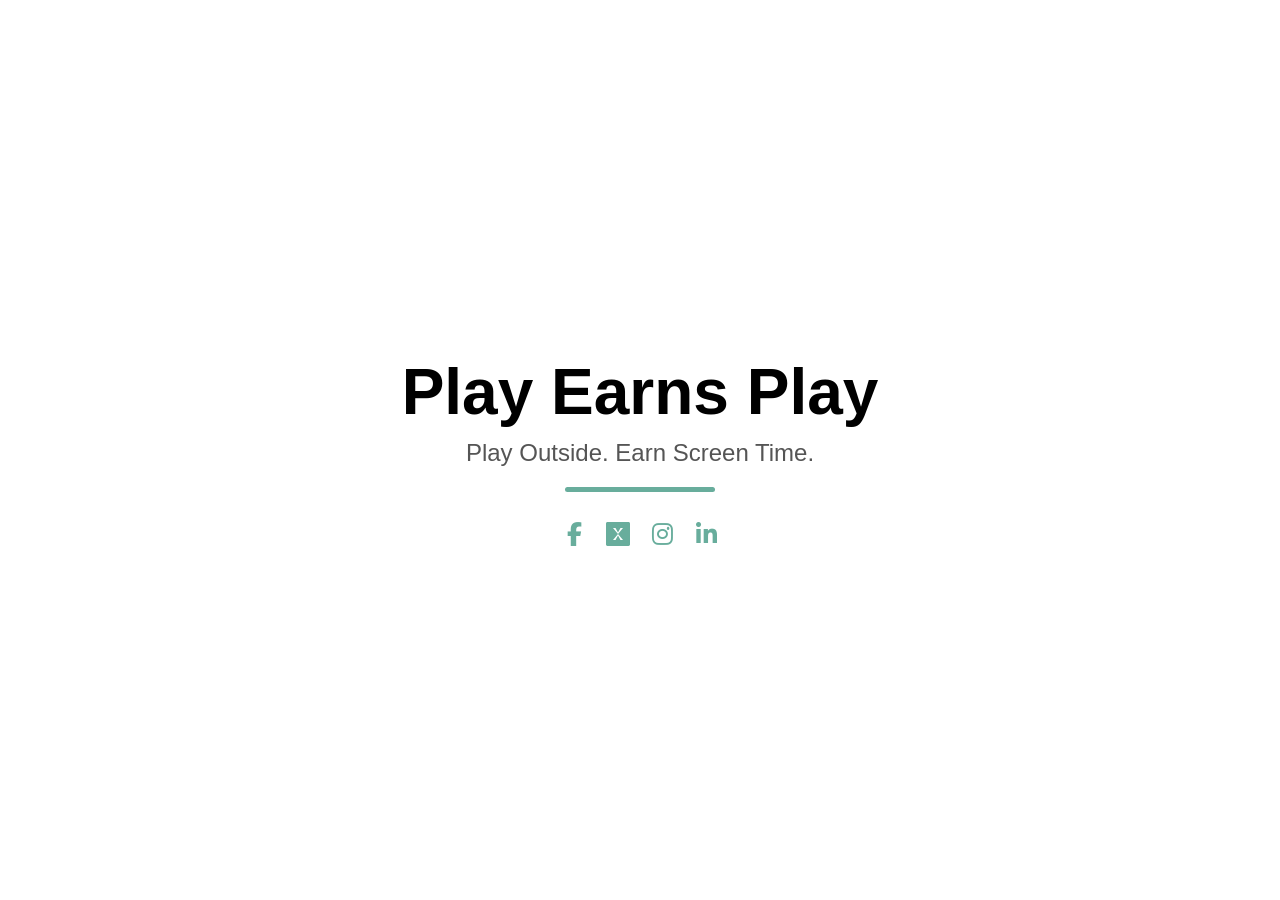
==== index.html @ 37465f30 "Update index.html" ====
<!DOCTYPE html>
<html lang="en">
<head>
  <meta charset="UTF-8" />
  <meta name="viewport" content="width=device-width, initial-scale=1.0" />
  <title>Play Earns Play</title>
  <!-- Font Awesome CDN for Social Icons -->
  <link
    rel="stylesheet"
    href="https://cdnjs.cloudflare.com/ajax/libs/font-awesome/6.4.0/css/all.min.css"
  />
  <style>
    body {
      margin: 0;
      font-family: 'Helvetica Neue', Helvetica, Arial, sans-serif;
      background-color: #FFFFFF; /* White background */
      color: #000000; /* Black text */
      display: flex;
      justify-content: center;
      align-items: center;
      height: 100vh;
    }
    .container {
      text-align: center;
      max-width: 600px;
      padding: 0 20px;
    }
    h1 {
      font-size: 4em;
      margin: 0;
      /* Inherits black color from body */
    }
    h2 {
      font-size: 1.5em;
      font-weight: 300;
      margin-top: 10px;
      color: #555555; /* Dark gray for tagline */
    }
    .accent-line {
      width: 150px;
      height: 5px;
      background-color: #68AD9C; /* Accent color remains the same */
      margin: 20px auto 30px;
      border-radius: 2.5px;
    }
    .social-icons {
      margin-top: 20px;
      display: flex;
      justify-content: center;
      align-items: flex-end; /* Align icons along their bottom edge */
    }
    .social-icons a {
      color: #68AD9C; /* Accent color */
      margin: 0 10px;
      text-decoration: none;
      transition: color 0.3s;
      font-size: 1.5em; /* Uniform icon size */
      display: flex;
      align-items: flex-end; /* Align icons along bottom */
    }
    .social-icons a:hover {
      color: #000000; /* Change to black on hover */
    }
    .social-icons i,
    .social-icons svg {
      width: 1em;
      height: 1em;
      vertical-align: bottom;
    }
  </style>
</head>
<body>
  <div class="container">
    <h1>Play Earns Play</h1>
    <h2>Play Outside. Earn Screen Time.</h2>
    <div class="accent-line"></div>
    <div class="social-icons">
      <a href="https://facebook.com/PlayEarnsPlay" aria-label="Facebook">
        <i class="fab fa-facebook-f"></i>
      </a>
      <a href="https://x.com/PlayEarnsPlay" aria-label="X">
        <!-- X Icon SVG -->
        <svg viewBox="0 0 24 24" fill="currentColor" aria-hidden="true">
          <!-- Replace this path with the official X logo path data -->
          <path d="M22.54 0H1.46C0.65 0 0 0.65 0 1.46v21.08C0 23.35 0.65 24 1.46 24h21.08c0.81 0 1.46-0.65 1.46-1.46V1.46C24 0.65 23.35 0 22.54 0zM17 6l-5 6 5 6h-2.5L12 13.5 9.5 18H7l5-6-5-6h2.5L12 10.5 14.5 6H17z"/>
        </svg>
      </a>
      <a href="https://instagram.com/PlayEarnsPlay" aria-label="Instagram">
        <i class="fab fa-instagram"></i>
      </a>
      <a href="https://linkedin.com/company/PlayEarnsPlay" aria-label="LinkedIn">
        <i class="fab fa-linkedin-in"></i>
      </a>
    </div>
  </div>
</body>
</html>
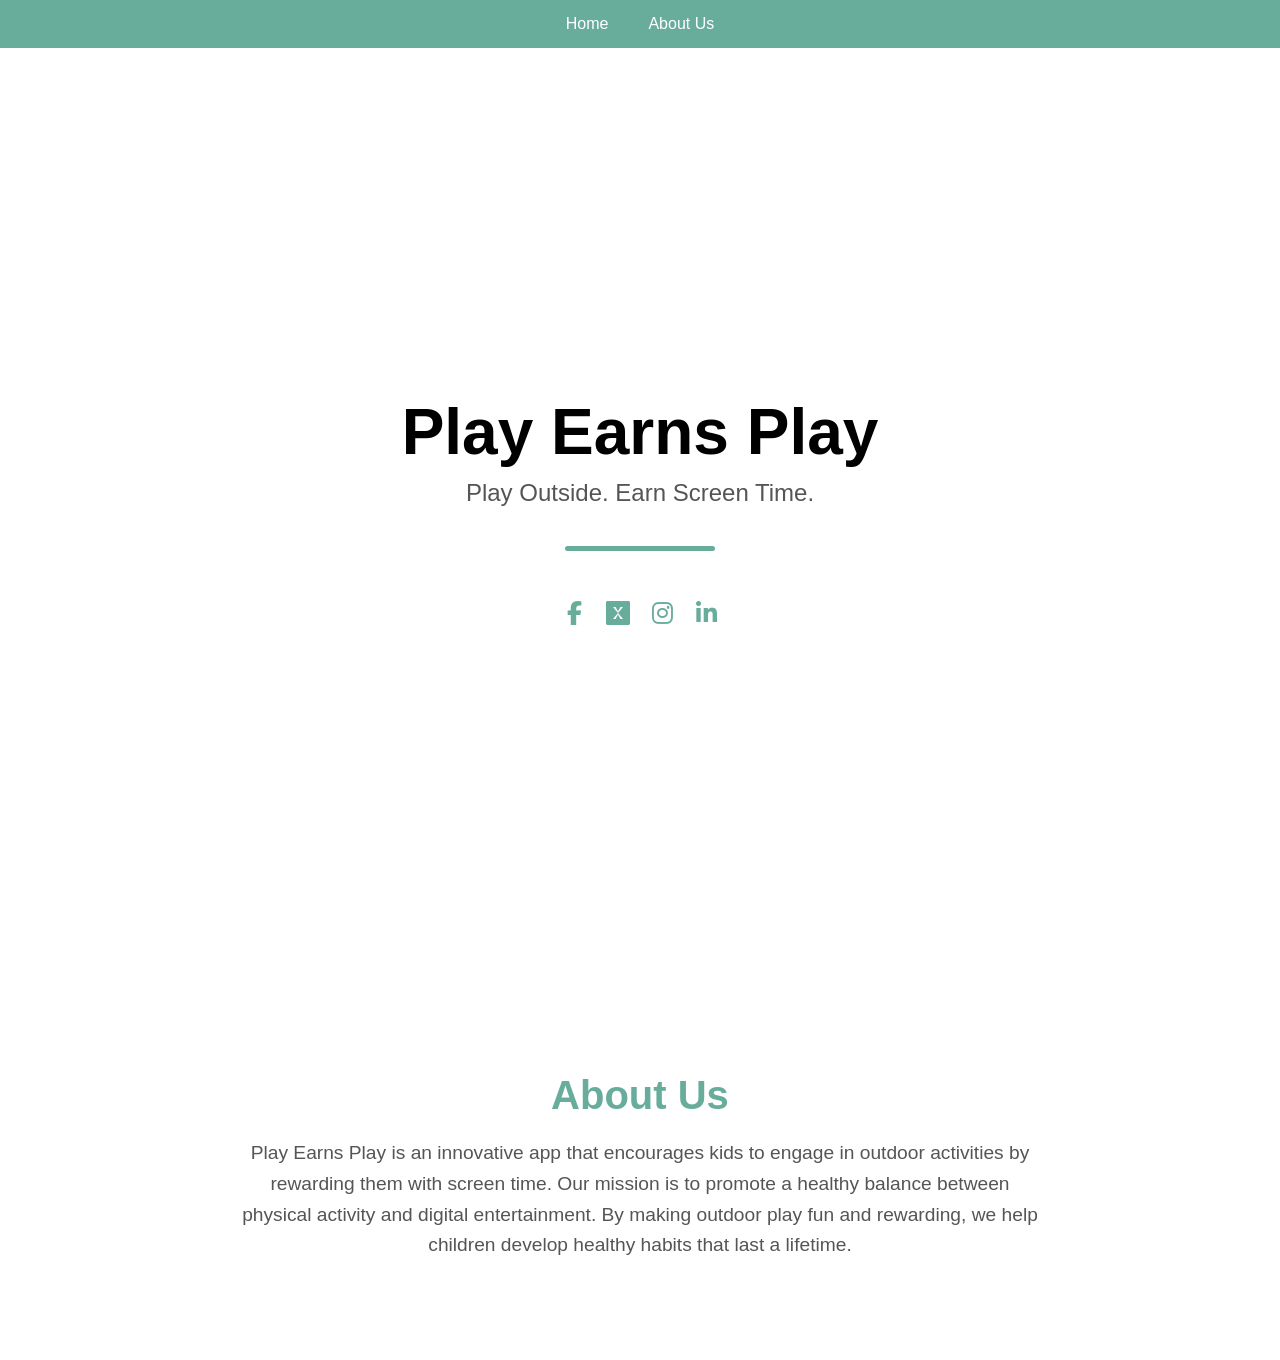
==== commit 1efbf072: "Update index.html" ====
--- a/index.html
+++ b/index.html
@@ -4,6 +4,12 @@
   <meta charset="UTF-8" />
   <meta name="viewport" content="width=device-width, initial-scale=1.0" />
   <title>Play Earns Play</title>
+    <!-- Open Graph Meta Tags -->
+  <meta property="og:title" content="Play Earns Play" />
+  <meta property="og:description" content="Play Outside. Earn Screen Time with Play Earns Play – the app that rewards activity." />
+  <meta property="og:image" content="https://playearnsplay.com/preview-image.jpg" />
+  <meta property="og:url" content="https://playearnsplay.com" />
+  <meta property="og:type" content="website" />
   <!-- Font Awesome CDN for Social Icons -->
   <link
     rel="stylesheet"
@@ -13,33 +19,63 @@
     body {
       margin: 0;
       font-family: 'Helvetica Neue', Helvetica, Arial, sans-serif;
-      background-color: #FFFFFF; /* White background */
-      color: #000000; /* Black text */
+      background-color: #FFFFFF;
+      color: #000000;
+    }
+    /* Navigation Bar Styles */
+    nav {
+      background-color: #68AD9C; /* Accent color */
+      position: fixed;
+      width: 100%;
+      top: 0;
+      left: 0;
+      z-index: 1000;
+    }
+    nav ul {
+      list-style-type: none;
+      margin: 0;
+      padding: 0;
       display: flex;
+      justify-content: center;
+    }
+    nav ul li {
+      margin: 0 20px;
+    }
+    nav ul li a {
+      display: block;
+      color: #FFFFFF;
+      text-decoration: none;
+      padding: 15px 0;
+      font-size: 1em;
+      transition: color 0.3s;
+    }
+    nav ul li a:hover {
+      color: #000000;
+    }
+    /* Hero Section Styles */
+    .hero {
+      display: flex;
+      flex-direction: column;
       justify-content: center;
       align-items: center;
       height: 100vh;
-    }
-    .container {
       text-align: center;
-      max-width: 600px;
       padding: 0 20px;
     }
-    h1 {
+    .hero h1 {
       font-size: 4em;
       margin: 0;
-      /* Inherits black color from body */
     }
-    h2 {
+    .hero h2 {
       font-size: 1.5em;
       font-weight: 300;
       margin-top: 10px;
-      color: #555555; /* Dark gray for tagline */
+      color: #555555;
     }
     .accent-line {
       width: 150px;
       height: 5px;
-      background-color: #68AD9C; /* Accent color remains the same */
+      background-color: #68AD9C;
       margin: 20px auto 30px;
       border-radius: 2.5px;
     }
@@ -47,19 +83,19 @@
       margin-top: 20px;
       display: flex;
       justify-content: center;
-      align-items: flex-end; /* Align icons along their bottom edge */
+      align-items: flex-end;
     }
     .social-icons a {
-      color: #68AD9C; /* Accent color */
+      color: #68AD9C;
       margin: 0 10px;
       text-decoration: none;
       transition: color 0.3s;
-      font-size: 1.5em; /* Uniform icon size */
+      font-size: 1.5em;
       display: flex;
-      align-items: flex-end; /* Align icons along bottom */
+      align-items: flex-end;
     }
     .social-icons a:hover {
-      color: #000000; /* Change to black on hover */
+      color: #000000;
     }
     .social-icons i,
     .social-icons svg {
@@ -67,10 +103,44 @@
       height: 1em;
       vertical-align: bottom;
     }
+    /* About Us Section Styles */
+    #about {
+      padding: 80px 20px;
+      max-width: 800px;
+      margin: 0 auto;
+      text-align: center;
+    }
+    #about h2 {
+      font-size: 2.5em;
+      margin-bottom: 20px;
+      color: #68AD9C;
+    }
+    #about p {
+      font-size: 1.2em;
+      line-height: 1.6;
+      color: #555555;
+    }
+    /* Smooth Scrolling */
+    html {
+      scroll-behavior: smooth;
+    }
+    /* Adjust body top padding to account for fixed nav */
+    body {
+      padding-top: 60px;
+    }
   </style>
 </head>
 <body>
-  <div class="container">
+  <!-- Navigation Bar -->
+  <nav>
+    <ul>
+      <li><a href="#home">Home</a></li>
+      <li><a href="#about">About Us</a></li>
+      <!-- Add more navigation items as needed -->
+    </ul>
+  </nav>
+  <!-- Hero Section -->
+  <section id="home" class="hero">
     <h1>Play Earns Play</h1>
     <h2>Play Outside. Earn Screen Time.</h2>
     <div class="accent-line"></div>
@@ -92,6 +162,13 @@
         <i class="fab fa-linkedin-in"></i>
       </a>
     </div>
-  </div>
+  </section>
+  <!-- About Us Section -->
+  <section id="about">
+    <h2>About Us</h2>
+    <p>
+      Play Earns Play is an innovative app that encourages kids to engage in outdoor activities by rewarding them with screen time. Our mission is to promote a healthy balance between physical activity and digital entertainment. By making outdoor play fun and rewarding, we help children develop healthy habits that last a lifetime.
+    </p>
+  </section>
 </body>
 </html>
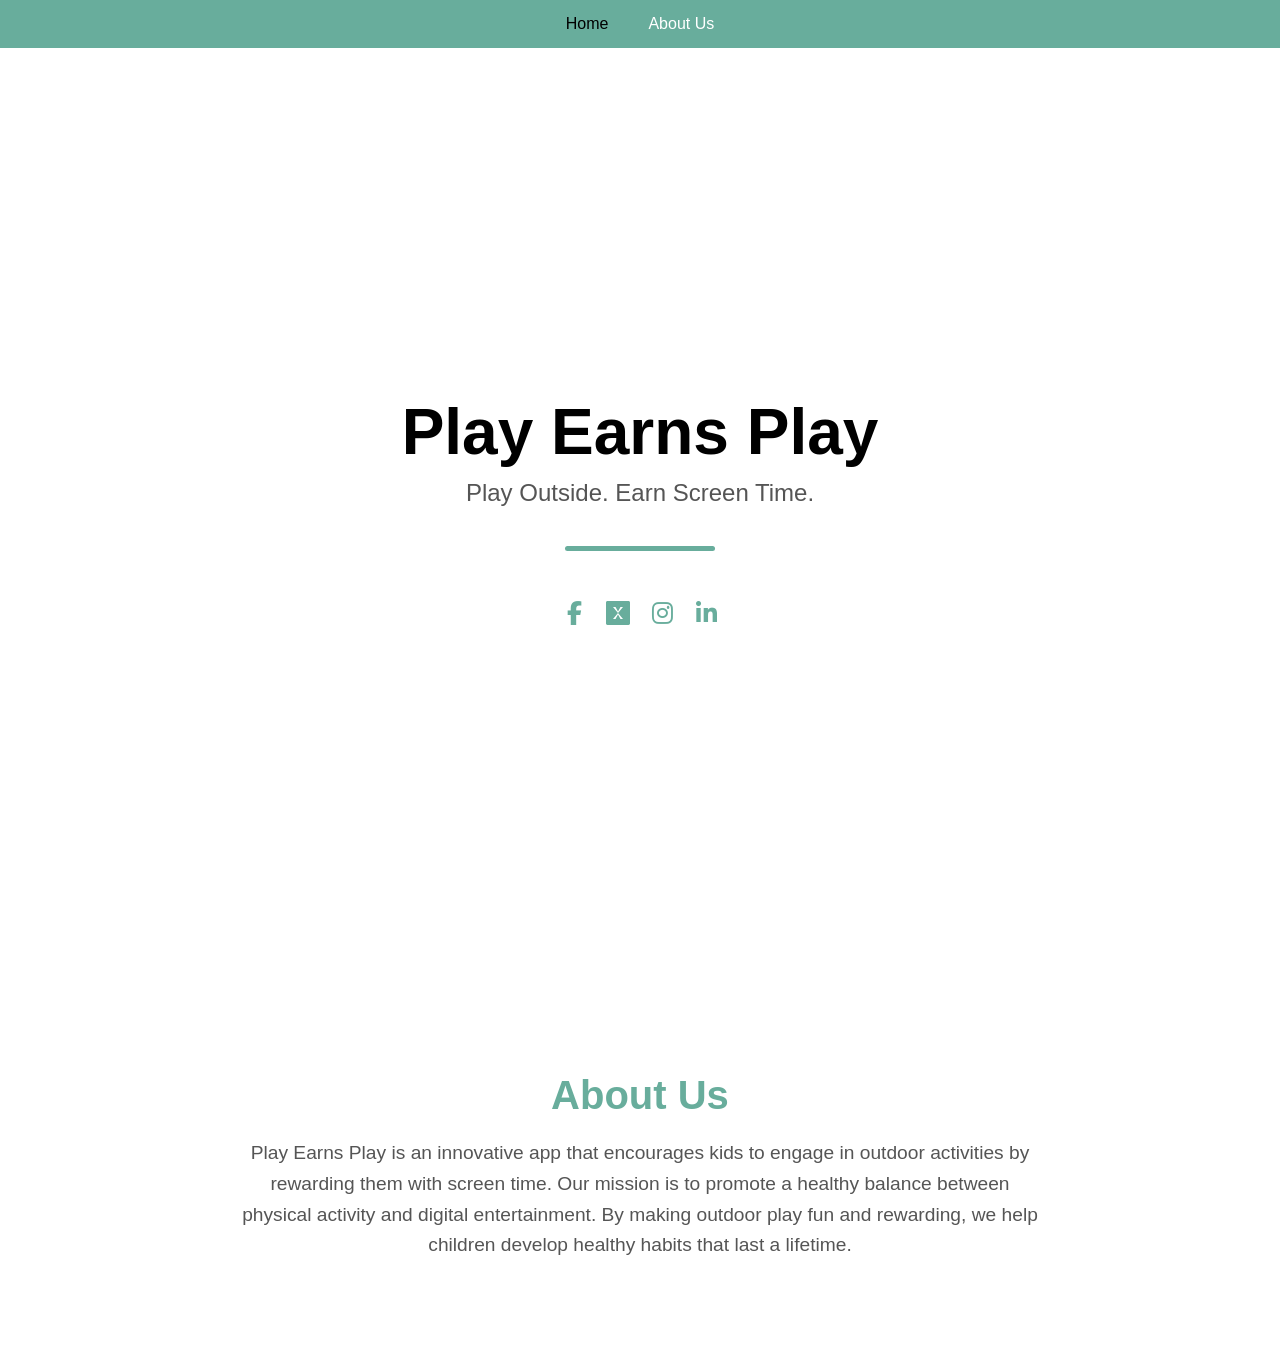
==== commit 35816623: "Update index.html" ====
--- a/index.html
+++ b/index.html
@@ -24,7 +24,7 @@
     }
     /* Navigation Bar Styles */
     nav {
-      background-color: #68AD9C; /* Accent color */
+      background-color: #68AD9C;
       position: fixed;
       width: 100%;
       top: 0;
@@ -49,7 +49,8 @@
       font-size: 1em;
       transition: color 0.3s;
     }
-    nav ul li a:hover {
+    nav ul li a:hover,
+    nav ul li a.active {
       color: #000000;
     }
     /* Hero Section Styles */
@@ -134,7 +135,7 @@
   <!-- Navigation Bar -->
   <nav>
     <ul>
-      <li><a href="#home">Home</a></li>
+      <li><a href="#home" class="active">Home</a></li>
       <li><a href="#about">About Us</a></li>
       <!-- Add more navigation items as needed -->
     </ul>
@@ -170,5 +171,28 @@
       Play Earns Play is an innovative app that encourages kids to engage in outdoor activities by rewarding them with screen time. Our mission is to promote a healthy balance between physical activity and digital entertainment. By making outdoor play fun and rewarding, we help children develop healthy habits that last a lifetime.
     </p>
   </section>
+
+  <!-- JavaScript for Active Navigation Link -->
+  <script>
+    // Function to add 'active' class to nav links based on scroll position
+    window.addEventListener('scroll', function() {
+      var sections = document.querySelectorAll('section');
+      var navLinks = document.querySelectorAll('nav ul li a');
+
+      sections.forEach(function(section) {
+        var sectionTop = section.offsetTop - 70; // Adjust for fixed nav height
+        var sectionHeight = section.offsetHeight;
+        if (window.pageYOffset >= sectionTop && window.pageYOffset < sectionTop + sectionHeight) {
+          var currentId = section.getAttribute('id');
+          navLinks.forEach(function(link) {
+            link.classList.remove('active');
+            if (link.getAttribute('href') === '#' + currentId) {
+              link.classList.add('active');
+            }
+          });
+        }
+      });
+    });
+  </script>
 </body>
 </html>
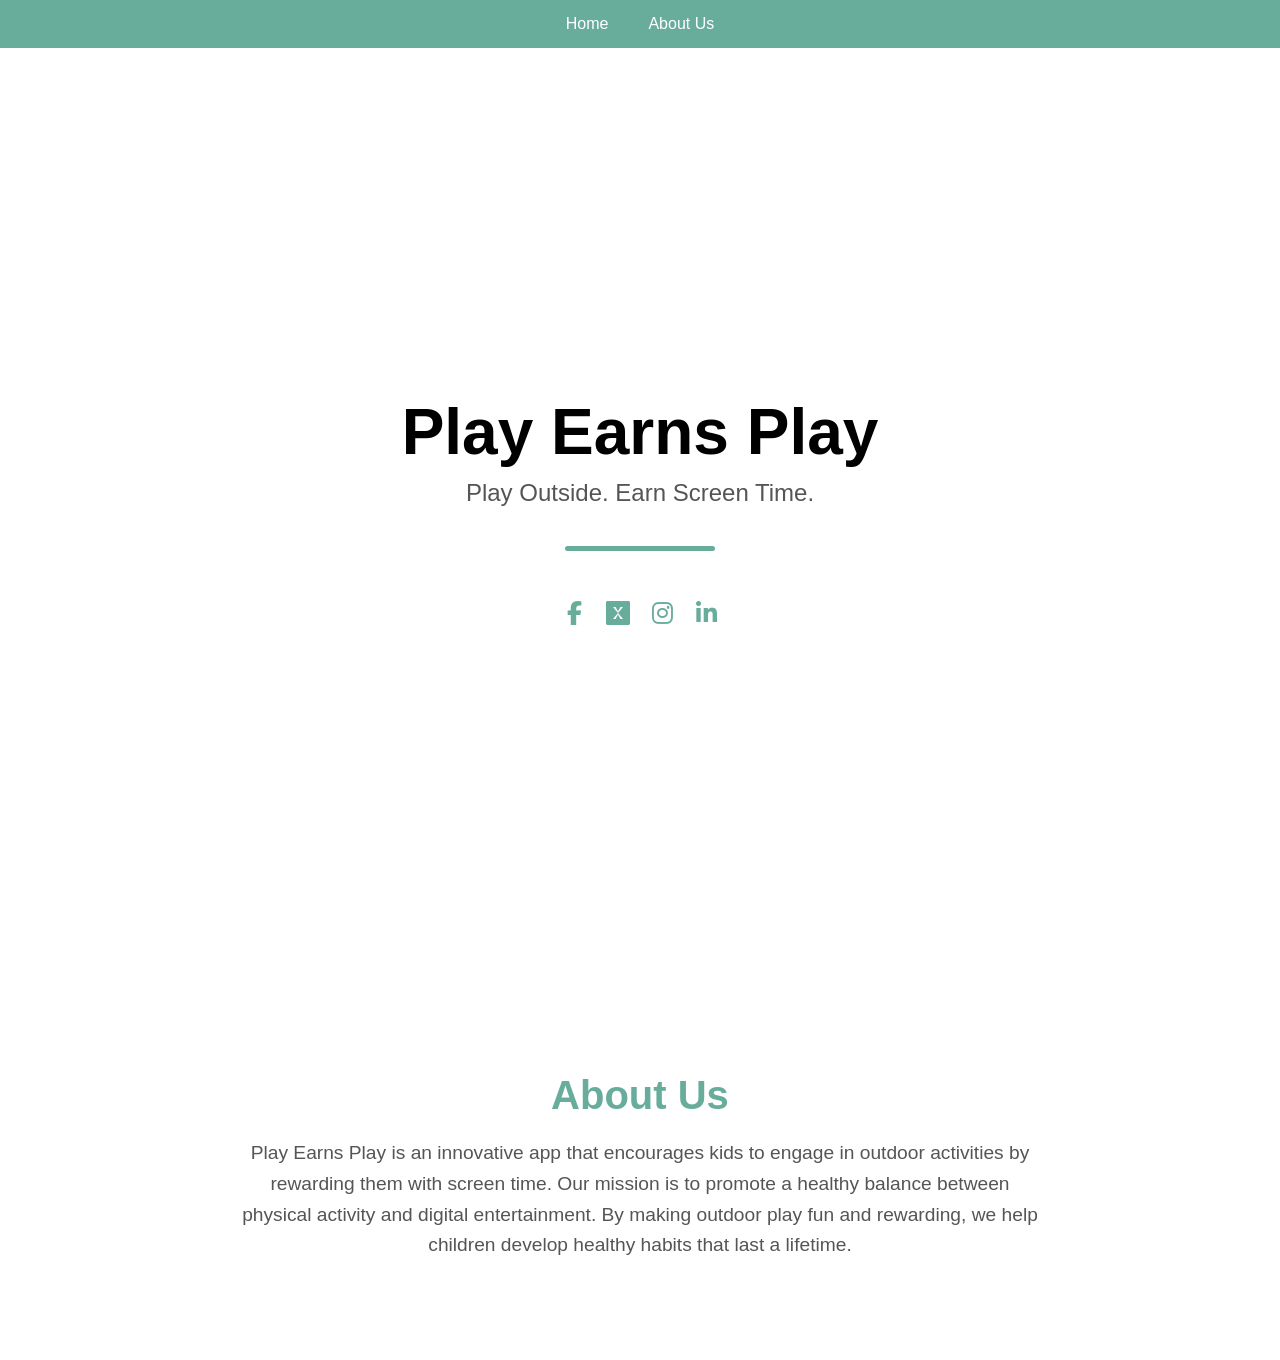
==== commit 2cf88686: "Update index.html" ====
--- a/index.html
+++ b/index.html
@@ -24,7 +24,7 @@
     }
     /* Navigation Bar Styles */
     nav {
-      background-color: #68AD9C;
+      background-color: #68AD9C; /* Accent color */
       position: fixed;
       width: 100%;
       top: 0;
@@ -49,8 +49,7 @@
       font-size: 1em;
       transition: color 0.3s;
     }
-    nav ul li a:hover,
-    nav ul li a.active {
+    nav ul li a:hover {
       color: #000000;
     }
     /* Hero Section Styles */
@@ -135,7 +134,7 @@
   <!-- Navigation Bar -->
   <nav>
     <ul>
-      <li><a href="#home" class="active">Home</a></li>
+      <li><a href="#home">Home</a></li>
       <li><a href="#about">About Us</a></li>
       <!-- Add more navigation items as needed -->
     </ul>
@@ -171,28 +170,5 @@
       Play Earns Play is an innovative app that encourages kids to engage in outdoor activities by rewarding them with screen time. Our mission is to promote a healthy balance between physical activity and digital entertainment. By making outdoor play fun and rewarding, we help children develop healthy habits that last a lifetime.
     </p>
   </section>
-
-  <!-- JavaScript for Active Navigation Link -->
-  <script>
-    // Function to add 'active' class to nav links based on scroll position
-    window.addEventListener('scroll', function() {
-      var sections = document.querySelectorAll('section');
-      var navLinks = document.querySelectorAll('nav ul li a');
-
-      sections.forEach(function(section) {
-        var sectionTop = section.offsetTop - 70; // Adjust for fixed nav height
-        var sectionHeight = section.offsetHeight;
-        if (window.pageYOffset >= sectionTop && window.pageYOffset < sectionTop + sectionHeight) {
-          var currentId = section.getAttribute('id');
-          navLinks.forEach(function(link) {
-            link.classList.remove('active');
-            if (link.getAttribute('href') === '#' + currentId) {
-              link.classList.add('active');
-            }
-          });
-        }
-      });
-    });
-  </script>
 </body>
 </html>
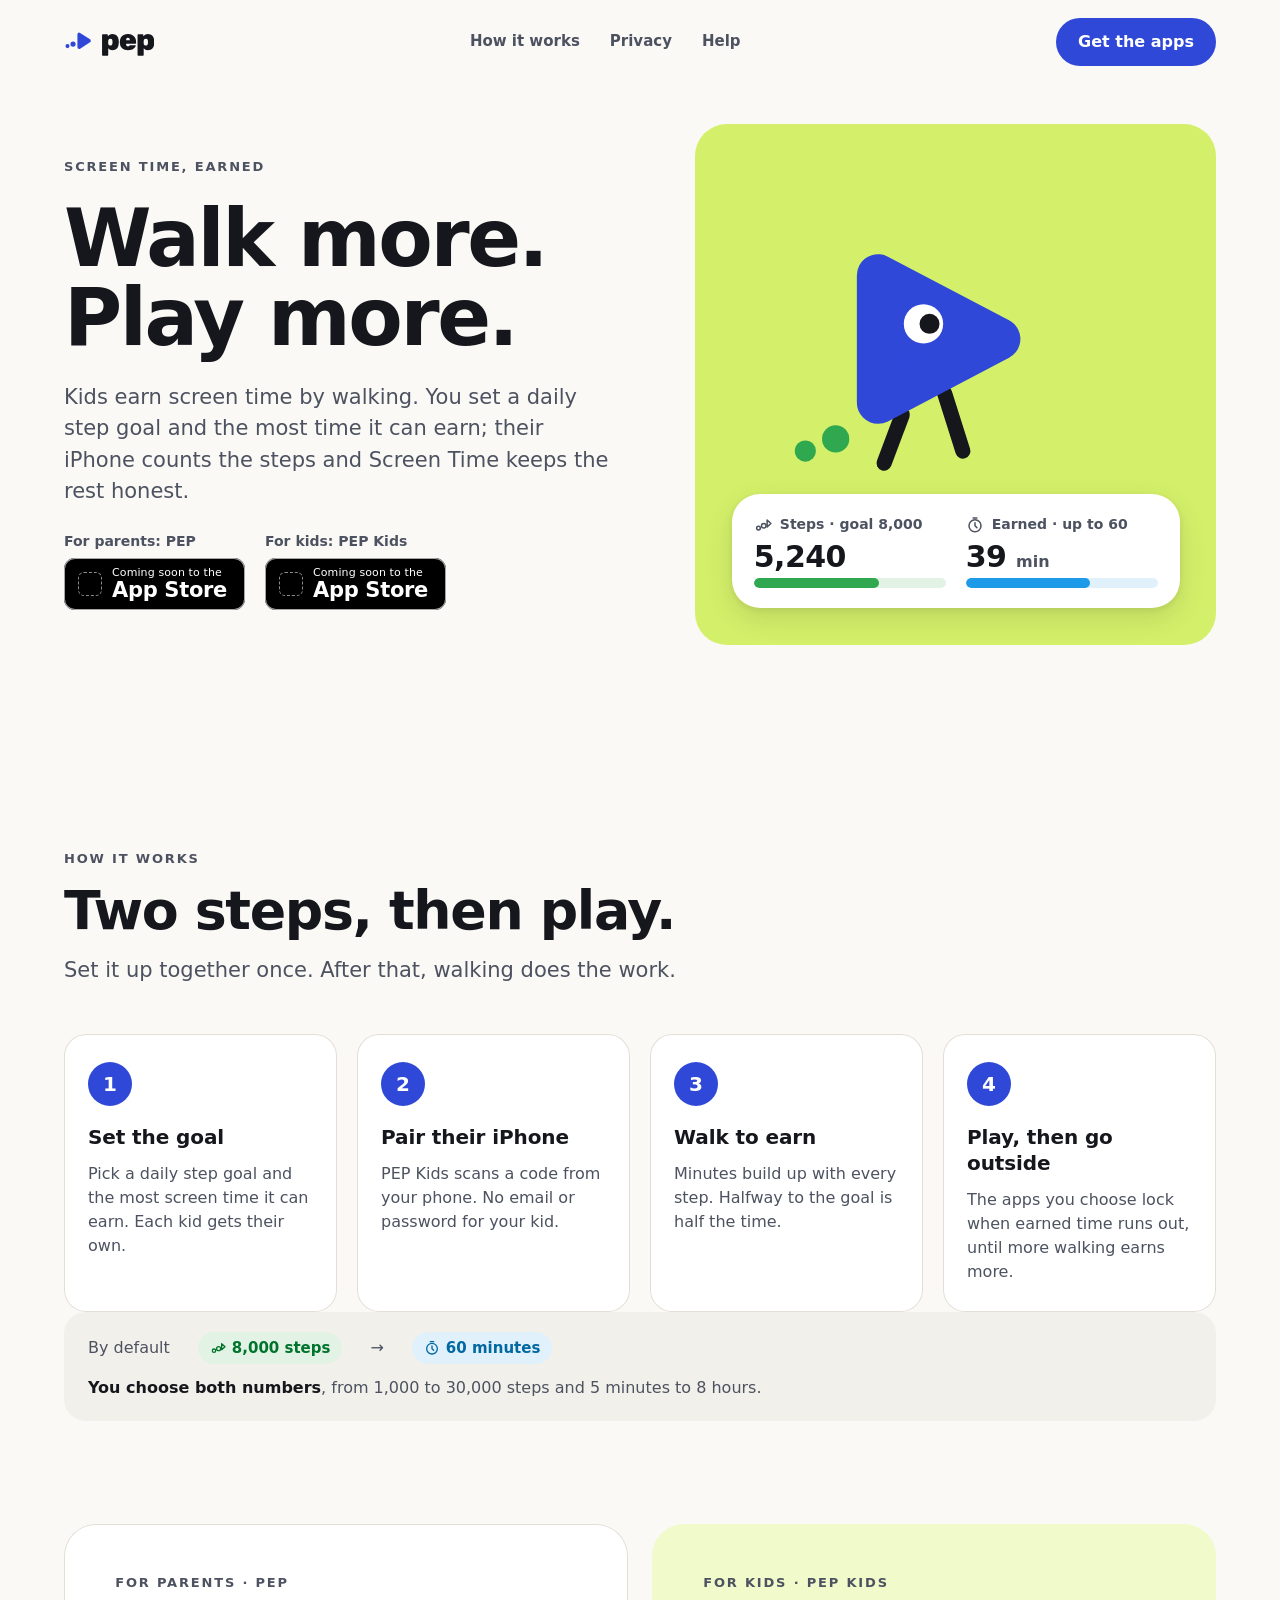
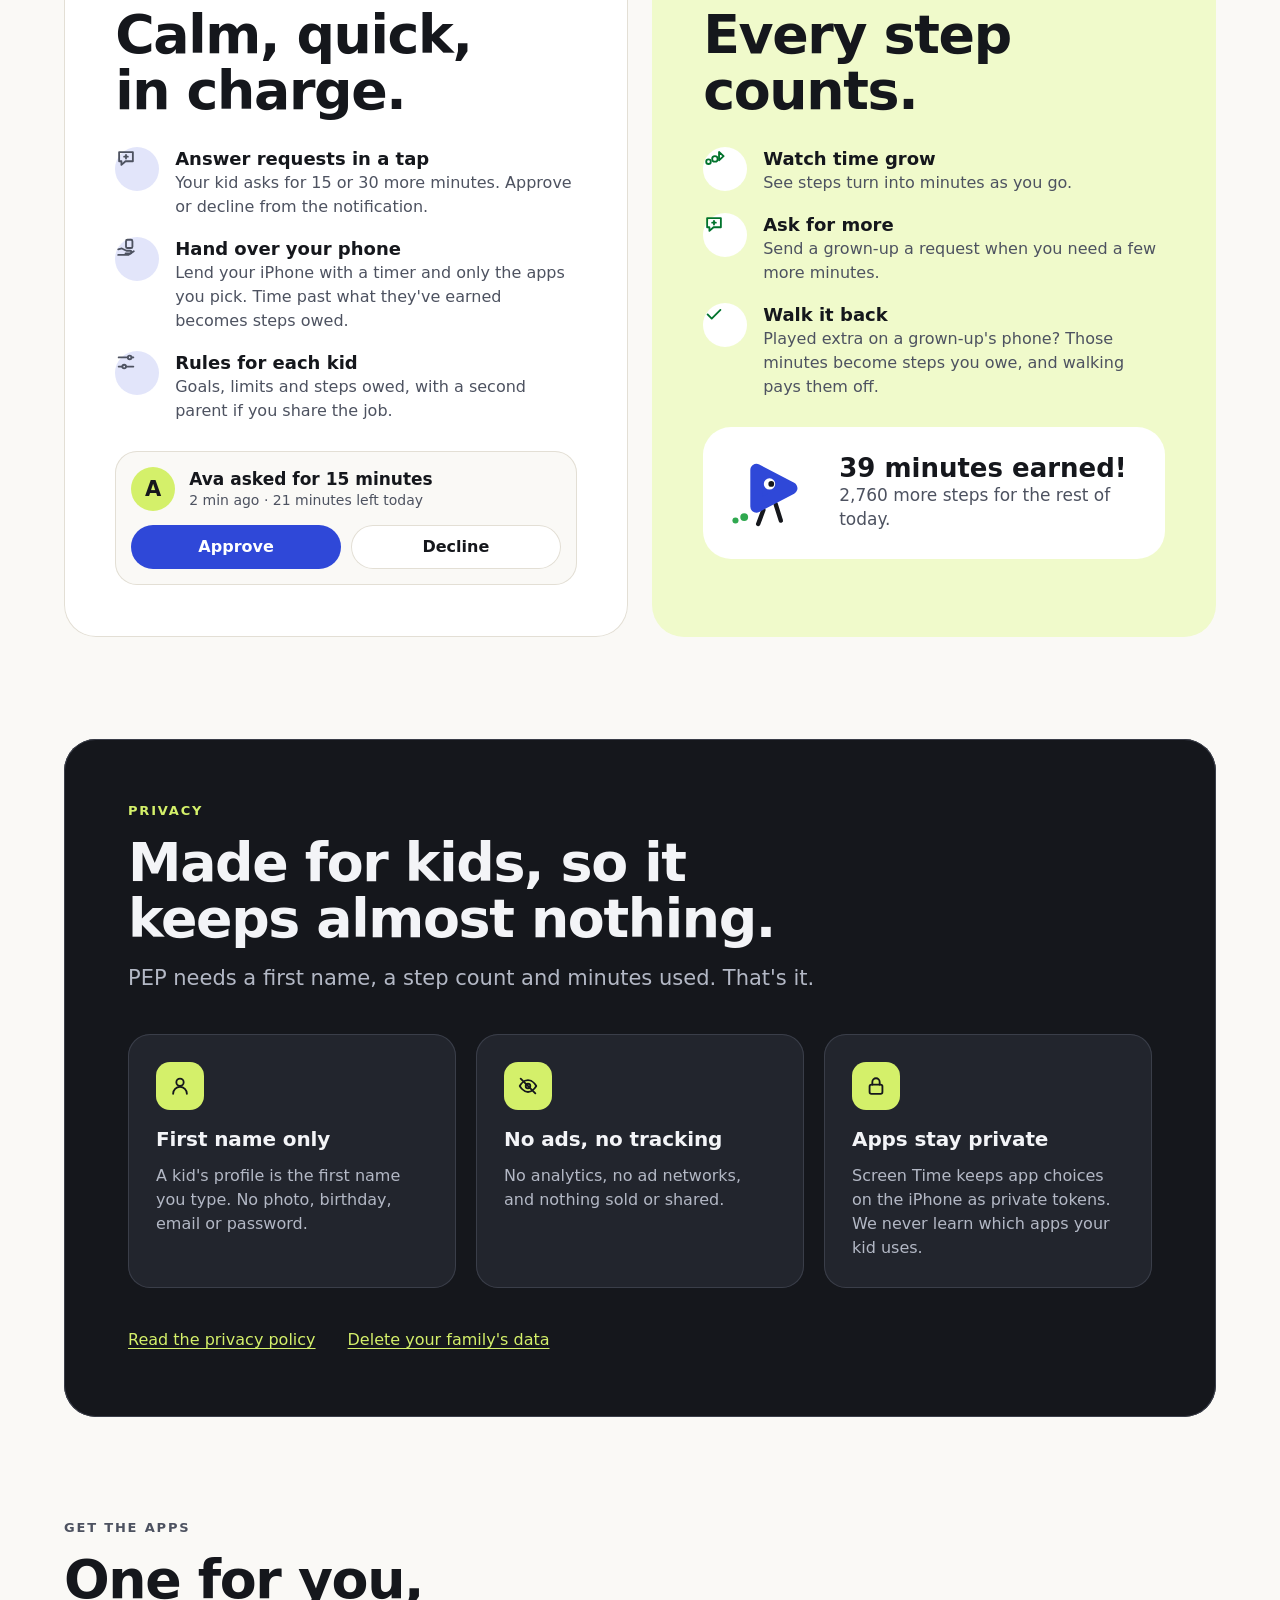
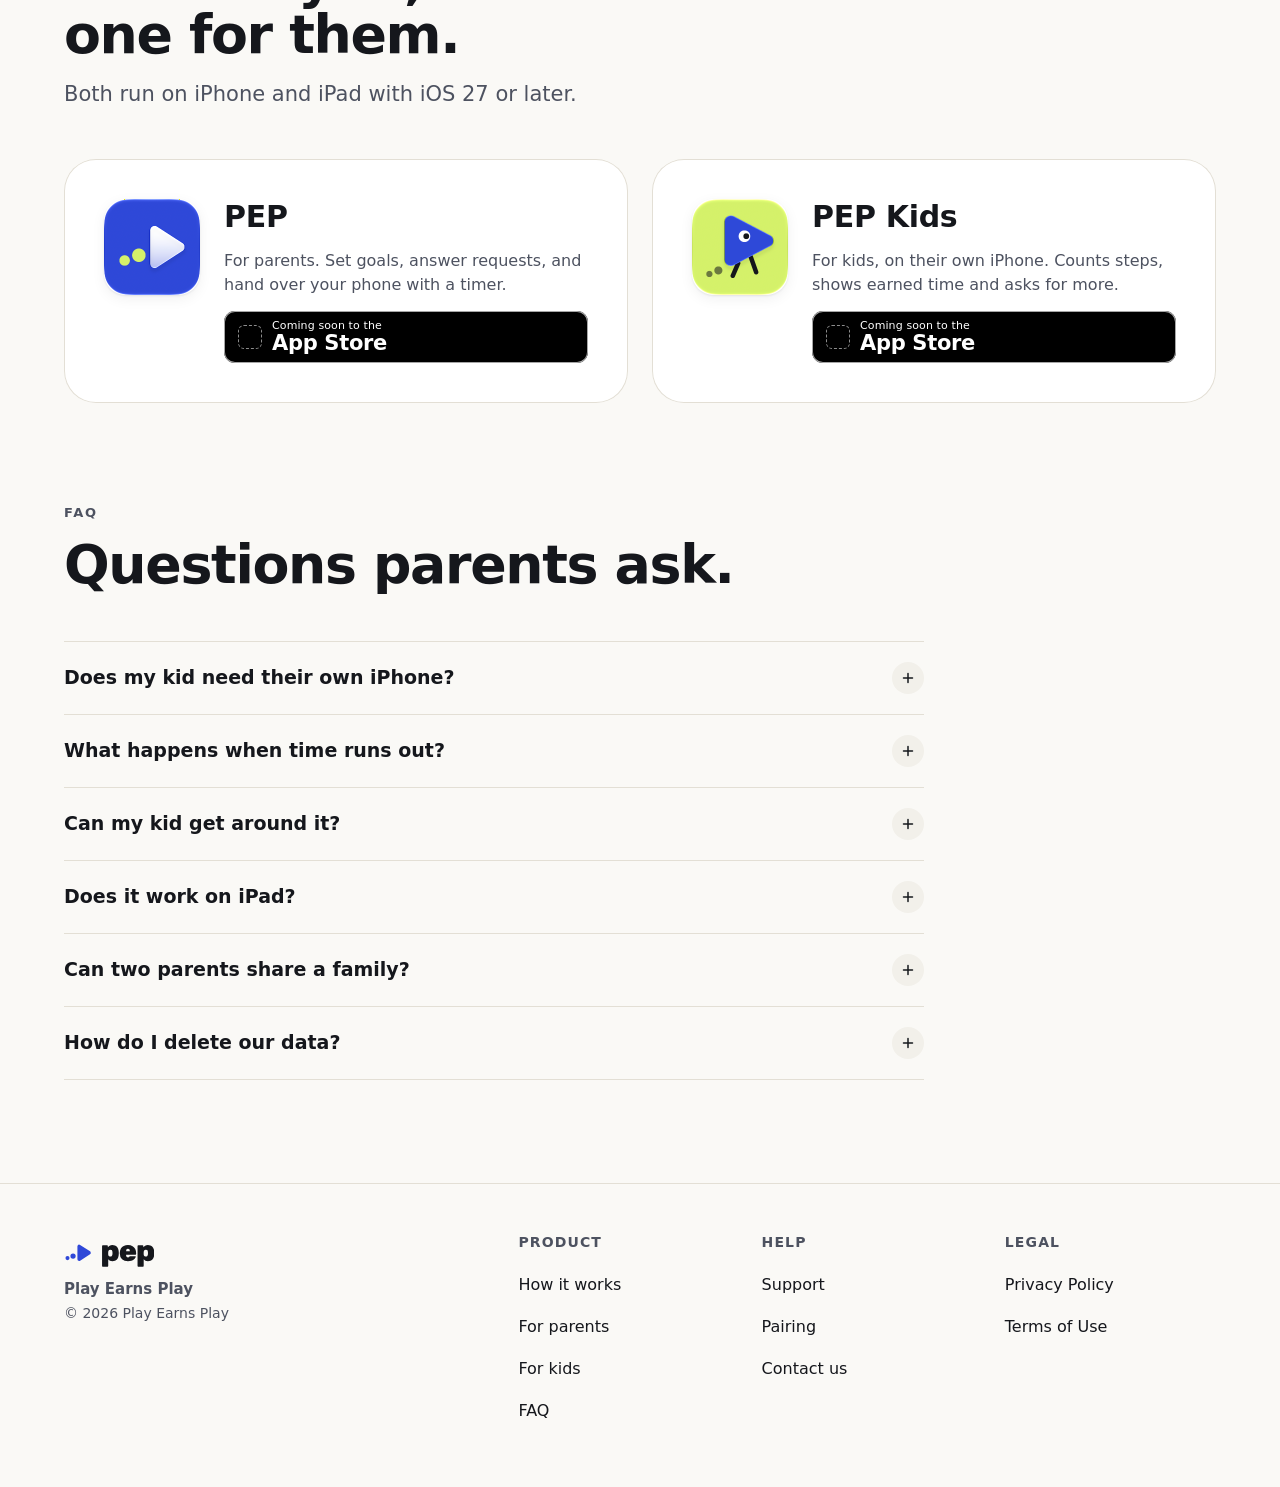
==== commit 77c351bd: "Deploy the rebuilt site (B-04) Built from play-earns-play/site at 811178d: landing page, Privacy, Te" ====
--- a/index.html
+++ b/index.html
@@ -1,174 +1,192 @@
-<!DOCTYPE html>
-<html lang="en">
-<head>
-  <meta charset="UTF-8" />
-  <meta name="viewport" content="width=device-width, initial-scale=1.0" />
-  <title>Play Earns Play</title>
-    <!-- Open Graph Meta Tags -->
-  <meta property="og:title" content="Play Earns Play" />
-  <meta property="og:description" content="Play Outside. Earn Screen Time with Play Earns Play – the app that rewards activity." />
-  <meta property="og:image" content="https://playearnsplay.com/preview-image.jpg" />
-  <meta property="og:url" content="https://playearnsplay.com" />
-  <meta property="og:type" content="website" />
-  <!-- Font Awesome CDN for Social Icons -->
-  <link
-    rel="stylesheet"
-    href="https://cdnjs.cloudflare.com/ajax/libs/font-awesome/6.4.0/css/all.min.css"
-  />
-  <style>
-    body {
-      margin: 0;
-      font-family: 'Helvetica Neue', Helvetica, Arial, sans-serif;
-      background-color: #FFFFFF;
-      color: #000000;
-    }
-    /* Navigation Bar Styles */
-    nav {
-      background-color: #68AD9C; /* Accent color */
-      position: fixed;
-      width: 100%;
-      top: 0;
-      left: 0;
-      z-index: 1000;
-    }
-    nav ul {
-      list-style-type: none;
-      margin: 0;
-      padding: 0;
-      display: flex;
-      justify-content: center;
-    }
-    nav ul li {
-      margin: 0 20px;
-    }
-    nav ul li a {
-      display: block;
-      color: #FFFFFF;
-      text-decoration: none;
-      padding: 15px 0;
-      font-size: 1em;
-      transition: color 0.3s;
-    }
-    nav ul li a:hover {
-      color: #000000;
-    }
-    /* Hero Section Styles */
-    .hero {
-      display: flex;
-      flex-direction: column;
-      justify-content: center;
-      align-items: center;
-      height: 100vh;
-      text-align: center;
-      padding: 0 20px;
-    }
-    .hero h1 {
-      font-size: 4em;
-      margin: 0;
-    }
-    .hero h2 {
-      font-size: 1.5em;
-      font-weight: 300;
-      margin-top: 10px;
-      color: #555555;
-    }
-    .accent-line {
-      width: 150px;
-      height: 5px;
-      background-color: #68AD9C;
-      margin: 20px auto 30px;
-      border-radius: 2.5px;
-    }
-    .social-icons {
-      margin-top: 20px;
-      display: flex;
-      justify-content: center;
-      align-items: flex-end;
-    }
-    .social-icons a {
-      color: #68AD9C;
-      margin: 0 10px;
-      text-decoration: none;
-      transition: color 0.3s;
-      font-size: 1.5em;
-      display: flex;
-      align-items: flex-end;
-    }
-    .social-icons a:hover {
-      color: #000000;
-    }
-    .social-icons i,
-    .social-icons svg {
-      width: 1em;
-      height: 1em;
-      vertical-align: bottom;
-    }
-    /* About Us Section Styles */
-    #about {
-      padding: 80px 20px;
-      max-width: 800px;
-      margin: 0 auto;
-      text-align: center;
-    }
-    #about h2 {
-      font-size: 2.5em;
-      margin-bottom: 20px;
-      color: #68AD9C;
-    }
-    #about p {
-      font-size: 1.2em;
-      line-height: 1.6;
-      color: #555555;
-    }
-    /* Smooth Scrolling */
-    html {
-      scroll-behavior: smooth;
-    }
-    /* Adjust body top padding to account for fixed nav */
-    body {
-      padding-top: 60px;
-    }
-  </style>
+<!DOCTYPE html><html lang="en"><head>
+<meta charset="utf-8">
+<meta name="viewport" content="width=device-width, initial-scale=1">
+<title>PEP: Walk more. Play more.</title>
+<meta name="description" content="Kids earn screen time by walking. Parents set the goal; the kid's iPhone counts the steps and Screen Time does the rest.">
+<meta property="og:title" content="PEP: Walk more. Play more.">
+<meta property="og:description" content="Kids earn screen time by walking. Parents set the goal; the kid's iPhone counts the steps and Screen Time does the rest.">
+<meta property="og:image" content="https://playearnsplay.com/Images/pep@2x.png">
+<meta name="theme-color" content="#FAF9F6" media="(prefers-color-scheme: light)">
+<meta name="theme-color" content="#0C0E13" media="(prefers-color-scheme: dark)">
+<link rel="icon" href="/favicon.svg" type="image/svg+xml">
+<link rel="apple-touch-icon" href="/apple-touch-icon.png">
+<link rel="stylesheet" href="/css/pep.css">
+<link rel="stylesheet" href="/css/site.css">
 </head>
-<body>
-  <!-- Navigation Bar -->
-  <nav>
+<body class="site">
+<header class="wrap hdr">
+  <a class="brand" href="/" aria-label="PEP home"><svg class="mark" width="28" height="28" viewBox="0 0 48 48" aria-hidden="true"><circle cx="6" cy="31" r="3.5" fill="var(--pep-mark-steps)"/><circle cx="15.5" cy="27.5" r="4.5" fill="var(--pep-mark-steps)"/><path d="M26 11 L26 33 L43 22 Z" fill="var(--pep-brand)" stroke="var(--pep-brand)" stroke-width="6" stroke-linejoin="round"/></svg><svg class="wm-svg" aria-hidden="true" xmlns="http://www.w3.org/2000/svg" viewBox="49.9 -532 1747.1 724"><path fill="currentColor" d="M78 190Q67.2 190 59.6 182.4Q51.9 174.8 51.9 163.9L51.9 -493.9Q51.9 -504.8 59.6 -512.4Q67.2 -520 78 -520L219.3 -520Q230.1 -520 237.8 -512.4Q245.4 -504.8 245.4 -493.9L245.4 -460.8Q268.8 -490.7 306 -510.3Q343.2 -530 397.1 -530Q443.9 -530 481.5 -516Q519.1 -502 546.9 -473.3Q574.8 -444.6 590.8 -400.9Q606.9 -357.3 609.5 -297.9Q610.5 -277.2 610.5 -260Q610.5 -242.8 609.5 -221.3Q607.7 -165.1 591.6 -121.9Q575.6 -78.7 547.7 -49.6Q519.9 -20.4 481.9 -5.2Q443.9 10 397.1 10Q351.4 10 316.2 -5.7Q280.9 -21.4 257.6 -53.6L257.6 163.9Q257.6 174.8 249.9 182.4Q242.3 190 231.5 190ZM328.6 -146.3Q355.1 -146.3 369.6 -156.9Q384.1 -167.4 390.5 -185.9Q397 -204.3 399 -227.9Q401.6 -260 399 -292.1Q397 -315.7 390.5 -334.1Q384.1 -352.6 369.6 -363.1Q355.1 -373.7 328.6 -373.7Q303.2 -373.7 287.8 -362.9Q272.2 -352.2 265.5 -334Q258.8 -315.9 257.6 -293.6Q256.6 -272.9 256.6 -256.6Q256.6 -240.3 257.6 -218.8Q258.6 -198.3 266.3 -182.1Q274.1 -165.8 289.2 -156.1Q304.4 -146.3 328.6 -146.3ZM917.5 10Q792.9 10 719.2 -54.3Q645.6 -118.6 644.1 -251.7Q643.9 -256.1 643.9 -262.4Q643.9 -268.8 644.1 -272.4Q646.6 -355 680.5 -412.7Q714.4 -470.4 774.9 -500.2Q835.4 -530 916.7 -530Q1009.4 -530 1069.8 -493.7Q1130.2 -457.4 1159.9 -396.6Q1189.7 -335.8 1189.7 -260.6L1189.7 -233.4Q1189.7 -222.6 1182 -215Q1174.2 -207.4 1163.4 -207.4L854.6 -207.4Q854.6 -206.6 854.6 -205Q854.6 -203.4 854.6 -201.4Q854.9 -176.8 861.3 -158.2Q867.8 -139.6 881.6 -129.2Q895.5 -118.7 915.9 -118.7Q928.8 -118.7 937.8 -122.8Q946.8 -126.8 953.7 -133.4Q960.5 -139.9 965.5 -145.5Q974.5 -155.2 980.3 -157.8Q986.1 -160.2 997.9 -160.2L1154.5 -160.2Q1164.3 -160.2 1170.8 -154.3Q1177.3 -148.4 1176.3 -138.6Q1175.3 -120.6 1159.2 -95.2Q1143.1 -69.8 1111.3 -45.8Q1079.5 -21.7 1030.9 -5.8Q982.4 10 917.5 10ZM854.6 -319.4L979.2 -319.4L979.2 -321Q979.2 -348.2 972 -367.1Q964.8 -386 950.7 -395.7Q936.6 -405.4 916.7 -405.4Q896.8 -405.4 882.8 -395.7Q868.8 -386 861.7 -367.1Q854.6 -348.2 854.6 -321ZM1262.6 190Q1251.8 190 1244.1 182.4Q1236.5 174.8 1236.5 163.9L1236.5 -493.9Q1236.5 -504.8 1244.1 -512.4Q1251.8 -520 1262.6 -520L1403.9 -520Q1414.7 -520 1422.3 -512.4Q1429.9 -504.8 1429.9 -493.9L1429.9 -460.8Q1453.3 -490.7 1490.6 -510.3Q1527.8 -530 1581.7 -530Q1628.5 -530 1666.1 -516Q1703.6 -502 1731.5 -473.3Q1759.3 -444.6 1775.4 -400.9Q1791.4 -357.3 1794.1 -297.9Q1795.1 -277.2 1795.1 -260Q1795.1 -242.8 1794.1 -221.3Q1792.2 -165.1 1776.2 -121.9Q1760.1 -78.7 1732.3 -49.6Q1704.4 -20.4 1666.5 -5.2Q1628.5 10 1581.7 10Q1535.9 10 1500.7 -5.7Q1465.5 -21.4 1442.1 -53.6L1442.1 163.9Q1442.1 174.8 1434.5 182.4Q1426.9 190 1416.1 190ZM1513.1 -146.3Q1539.6 -146.3 1554.1 -156.9Q1568.6 -167.4 1575.1 -185.9Q1581.6 -204.3 1583.6 -227.9Q1586.2 -260 1583.6 -292.1Q1581.6 -315.7 1575.1 -334.1Q1568.6 -352.6 1554.1 -363.1Q1539.6 -373.7 1513.1 -373.7Q1487.8 -373.7 1472.3 -362.9Q1456.8 -352.2 1450.1 -334Q1443.3 -315.9 1442.1 -293.6Q1441.1 -272.9 1441.1 -256.6Q1441.1 -240.3 1442.1 -218.8Q1443.1 -198.3 1450.9 -182.1Q1458.6 -165.8 1473.8 -156.1Q1489 -146.3 1513.1 -146.3Z"/></svg></a>
+  <nav class="nav" aria-label="Main"><a href="/#how">How it works</a><a href="/privacy">Privacy</a><a href="/support">Help</a></nav>
+  <a class="btn" href="/#apps">Get the apps</a>
+</header>
+<main id="main">
+<section class="wrap hero">
+  <div class="hero-copy">
+    <p class="eyebrow">Screen time, earned</p>
+    <h1 class="d1">Walk more. Play more.</h1>
+    <p class="lede">Kids earn screen time by walking. You set a daily step goal and the most time it can earn; their iPhone counts the steps and Screen Time keeps the rest honest.</p>
+    <div class="badges">
+      <div class="get"><span class="get-label">For parents: PEP</span><span class="badge" aria-label="PEP, coming soon to the App Store"><span class="badge-glyph" aria-hidden="true"></span><span class="badge-txt"><small>Coming soon to the</small><b>App Store</b></span></span></div>
+      <div class="get"><span class="get-label">For kids: PEP Kids</span><span class="badge" aria-label="PEP Kids, coming soon to the App Store"><span class="badge-glyph" aria-hidden="true"></span><span class="badge-txt"><small>Coming soon to the</small><b>App Store</b></span></span></div>
+    </div>
+  </div>
+  <figure class="hero-art">
+    <svg class="pip" viewBox="0 0 110 100" aria-hidden="true"><circle cx="12" cy="82" r="3.5" fill="var(--pep-steps)"/><circle cx="22" cy="78" r="4.5" fill="var(--pep-steps)"/><g stroke="var(--pep-pip-legs)" stroke-width="5" stroke-linecap="round"><line x1="44" y1="70" x2="38" y2="86"/><line x1="58" y1="63" x2="64" y2="82"/></g><path d="M36 24 L36 66 L76 45 Z" fill="var(--pep-pip)" stroke="var(--pep-pip)" stroke-width="14" stroke-linejoin="round"/><circle cx="51" cy="40" r="6.5" fill="var(--pep-pip-eye)"/><circle cx="53" cy="40" r="3.3" fill="var(--pep-pip-pupil)"/></svg>
+    <figcaption class="hero-card kid" aria-label="Example: Ava has walked 5,240 of 8,000 steps and earned 39 of 60 minutes today.">
+      <div class="stat">
+        <span class="stat-top"><svg width="18" height="18" viewBox="0 0 24 24" fill="none" stroke="currentColor" stroke-width="2" stroke-linecap="round" stroke-linejoin="round" aria-hidden="true"><circle cx='6' cy='16' r='2.5'/><circle cx='13' cy='13' r='3'/><path d='M17.5 5.5v9l5-4.5z'/></svg> Steps · goal 8,000</span>
+        <span class="stat-val">5,240</span>
+        <span class="bar" aria-hidden="true"><i style="width: 65%"></i></span>
+      </div>
+      <div class="stat">
+        <span class="stat-top"><svg width="18" height="18" viewBox="0 0 24 24" fill="none" stroke="currentColor" stroke-width="2" stroke-linecap="round" stroke-linejoin="round" aria-hidden="true"><circle cx='12' cy='13' r='8'/><path d='M12 9v4l2.5 2.5M9.5 2.5h5'/></svg> Earned · up to 60</span>
+        <span class="stat-val">39 <span>min</span></span>
+        <span class="bar earned" aria-hidden="true"><i style="width: 65%"></i></span>
+      </div>
+    </figcaption>
+  </figure>
+</section>
+<section class="wrap section" id="how" aria-labelledby="how-title">
+  <div class="section-head">
+    <p class="eyebrow">How it works</p>
+    <h2 class="d2" id="how-title">Two steps, then play.</h2>
+    <p class="lede">Set it up together once. After that, walking does the work.</p>
+  </div>
+  <ol class="how">
+    <li><span class="how-n">1</span><h3 class="t2">Set the goal</h3><p>Pick a daily step goal and the most screen time it can earn. Each kid gets their own.</p></li>
+    <li><span class="how-n">2</span><h3 class="t2">Pair their iPhone</h3><p>PEP Kids scans a code from your phone. No email or password for your kid.</p></li>
+    <li><span class="how-n">3</span><h3 class="t2">Walk to earn</h3><p>Minutes build up with every step. Halfway to the goal is half the time.</p></li>
+    <li><span class="how-n">4</span><h3 class="t2">Play, then go outside</h3><p>The apps you choose lock when earned time runs out, until more walking earns more.</p></li>
+  </ol>
+  <p class="formula">
+    <span>By default</span>
+    <span class="chip chip-steps"><svg width="16" height="16" viewBox="0 0 24 24" fill="none" stroke="currentColor" stroke-width="2" stroke-linecap="round" stroke-linejoin="round" aria-hidden="true"><circle cx='6' cy='16' r='2.5'/><circle cx='13' cy='13' r='3'/><path d='M17.5 5.5v9l5-4.5z'/></svg> 8,000 steps</span>
+    <span aria-hidden="true">→</span>
+    <span class="chip chip-earned"><svg width="16" height="16" viewBox="0 0 24 24" fill="none" stroke="currentColor" stroke-width="2" stroke-linecap="round" stroke-linejoin="round" aria-hidden="true"><circle cx='12' cy='13' r='8'/><path d='M12 9v4l2.5 2.5M9.5 2.5h5'/></svg> 60 minutes</span>
+    <span><b>You choose both numbers</b>, from 1,000 to 30,000 steps and 5 minutes to 8 hours.</span>
+  </p>
+</section>
+<section class="wrap section" aria-label="For parents and kids">
+  <div class="split">
+    <article class="aud aud-parent" id="parents">
+      <div class="section-head" style="margin: 0">
+        <p class="eyebrow">For parents · PEP</p>
+        <h2 class="d2">Calm, quick, in charge.</h2>
+      </div>
+      <ul class="feat">
+        <li><span class="feat-i"><svg width="22" height="22" viewBox="0 0 24 24" fill="none" stroke="currentColor" stroke-width="2" stroke-linecap="round" stroke-linejoin="round" aria-hidden="true"><path d='M4.5 5.5h15v10h-8l-4.5 4v-4h-2.5z'/><path d='M12 8.5v4M10 10.5h4'/></svg></span><div><b>Answer requests in a tap</b><span>Your kid asks for 15 or 30 more minutes. Approve or decline from the notification.</span></div></li>
+        <li><span class="feat-i"><svg width="22" height="22" viewBox="0 0 24 24" fill="none" stroke="currentColor" stroke-width="2" stroke-linecap="round" stroke-linejoin="round" aria-hidden="true"><path d='M3.5 13.5l4-1 5 2.5h4a1.5 1.5 0 0 1 0 3h-5'/><path d='M3.5 19.5h11l6-4'/><rect x='12' y='3' width='7' height='9' rx='1.5'/></svg></span><div><b>Hand over your phone</b><span>Lend your iPhone with a timer and only the apps you pick. Time past what they've earned becomes steps owed.</span></div></li>
+        <li><span class="feat-i"><svg width="22" height="22" viewBox="0 0 24 24" fill="none" stroke="currentColor" stroke-width="2" stroke-linecap="round" stroke-linejoin="round" aria-hidden="true"><path d='M4 7h10M18 7h2M4 17h4M12 17h8'/><circle cx='16' cy='7' r='2'/><circle cx='10' cy='17' r='2'/></svg></span><div><b>Rules for each kid</b><span>Goals, limits and steps owed, with a second parent if you share the job.</span></div></li>
+      </ul>
+      <div class="mock" aria-hidden="true">
+        <div class="mock-row">
+          <span class="ava" style="background: var(--pep-lime)">A</span>
+          <span class="mock-t"><b>Ava asked for 15 minutes</b><span>2 min ago · 21 minutes left today</span></span>
+        </div>
+        <div class="mock-acts"><span class="mock-btn">Approve</span><span class="mock-btn quiet">Decline</span></div>
+      </div>
+    </article>
+    <article class="aud aud-kids" id="kids">
+      <div class="section-head" style="margin: 0">
+        <p class="eyebrow">For kids · PEP Kids</p>
+        <h2 class="d2">Every step counts.</h2>
+      </div>
+      <ul class="feat">
+        <li><span class="feat-i"><svg width="22" height="22" viewBox="0 0 24 24" fill="none" stroke="currentColor" stroke-width="2" stroke-linecap="round" stroke-linejoin="round" aria-hidden="true"><circle cx='6' cy='16' r='2.5'/><circle cx='13' cy='13' r='3'/><path d='M17.5 5.5v9l5-4.5z'/></svg></span><div><b>Watch time grow</b><span>See steps turn into minutes as you go.</span></div></li>
+        <li><span class="feat-i"><svg width="22" height="22" viewBox="0 0 24 24" fill="none" stroke="currentColor" stroke-width="2" stroke-linecap="round" stroke-linejoin="round" aria-hidden="true"><path d='M4.5 5.5h15v10h-8l-4.5 4v-4h-2.5z'/><path d='M12 8.5v4M10 10.5h4'/></svg></span><div><b>Ask for more</b><span>Send a grown-up a request when you need a few more minutes.</span></div></li>
+        <li><span class="feat-i"><svg width="22" height="22" viewBox="0 0 24 24" fill="none" stroke="currentColor" stroke-width="2" stroke-linecap="round" stroke-linejoin="round" aria-hidden="true"><path d='M5 12.5l4.5 4.5L19 7.5'/></svg></span><div><b>Walk it back</b><span>Played extra on a grown-up's phone? Those minutes become steps you owe, and walking pays them off.</span></div></li>
+      </ul>
+      <div class="kidcard" aria-hidden="true">
+        <svg class="pip-s" viewBox="0 0 110 100" aria-hidden="true"><circle cx="12" cy="82" r="3.5" fill="var(--pep-steps)"/><circle cx="22" cy="78" r="4.5" fill="var(--pep-steps)"/><g stroke="var(--pep-pip-legs)" stroke-width="5" stroke-linecap="round"><line x1="44" y1="70" x2="38" y2="86"/><line x1="58" y1="63" x2="64" y2="82"/></g><path d="M36 24 L36 66 L76 45 Z" fill="var(--pep-pip)" stroke="var(--pep-pip)" stroke-width="14" stroke-linejoin="round"/><circle cx="51" cy="40" r="6.5" fill="var(--pep-pip-eye)"/><circle cx="53" cy="40" r="3.3" fill="var(--pep-pip-pupil)"/></svg>
+        <div><b>39 minutes earned!</b><span>2,760 more steps for the rest of today.</span></div>
+      </div>
+    </article>
+  </div>
+</section>
+<section class="wrap section" id="privacy" aria-labelledby="privacy-title">
+  <div class="band">
+    <div class="section-head" style="margin: 0">
+      <p class="eyebrow">Privacy</p>
+      <h2 class="d2" id="privacy-title">Made for kids, so it keeps almost nothing.</h2>
+      <p class="lede">PEP needs a first name, a step count and minutes used. That's it.</p>
+    </div>
+    <ul class="pgrid">
+      <li><span class="pi"><svg width="22" height="22" viewBox="0 0 24 24" fill="none" stroke="currentColor" stroke-width="2" stroke-linecap="round" stroke-linejoin="round" aria-hidden="true"><circle cx='12' cy='8' r='4'/><path d='M4.5 20.5a7.5 7.5 0 0 1 15 0'/></svg></span><h3 class="t2">First name only</h3><p>A kid's profile is the first name you type. No photo, birthday, email or password.</p></li>
+      <li><span class="pi"><svg width="22" height="22" viewBox="0 0 24 24" fill="none" stroke="currentColor" stroke-width="2" stroke-linecap="round" stroke-linejoin="round" aria-hidden="true"><path d='M3 12s3.5-6.5 9-6.5S21 12 21 12s-3.5 6.5-9 6.5S3 12 3 12z'/><circle cx='12' cy='12' r='2.5'/><path d='M4 4l16 16'/></svg></span><h3 class="t2">No ads, no tracking</h3><p>No analytics, no ad networks, and nothing sold or shared.</p></li>
+      <li><span class="pi"><svg width="22" height="22" viewBox="0 0 24 24" fill="none" stroke="currentColor" stroke-width="2" stroke-linecap="round" stroke-linejoin="round" aria-hidden="true"><rect x='5' y='10.5' width='14' height='10' rx='2'/><path d='M8 10.5V7.5a4 4 0 0 1 8 0v3'/></svg></span><h3 class="t2">Apps stay private</h3><p>Screen Time keeps app choices on the iPhone as private tokens. We never learn which apps your kid uses.</p></li>
+    </ul>
+    <p class="band-foot"><a href="/privacy">Read the privacy policy</a><a href="/support#your-account-and-data">Delete your family's data</a></p>
+  </div>
+</section>
+<section class="wrap section" id="apps" aria-labelledby="apps-title">
+  <div class="section-head">
+    <p class="eyebrow">Get the apps</p>
+    <h2 class="d2" id="apps-title">One for you, one for them.</h2>
+    <p class="lede">Both run on iPhone and iPad with iOS 27 or later.</p>
+  </div>
+  <div class="apps">
+    <article class="appcard">
+      <img class="appicon" src="/Images/pep.png" srcset="/Images/pep@2x.png 2x" width="96" height="96" alt="">
+      <div class="appcard-body">
+        <h3 class="t1">PEP</h3>
+        <p class="body-2">For parents. Set goals, answer requests, and hand over your phone with a timer.</p>
+        <span class="badge" aria-label="PEP, coming soon to the App Store"><span class="badge-glyph" aria-hidden="true"></span><span class="badge-txt"><small>Coming soon to the</small><b>App Store</b></span></span>
+      </div>
+    </article>
+    <article class="appcard">
+      <img class="appicon" src="/Images/pepkids.png" srcset="/Images/pepkids@2x.png 2x" width="96" height="96" alt="">
+      <div class="appcard-body">
+        <h3 class="t1">PEP Kids</h3>
+        <p class="body-2">For kids, on their own iPhone. Counts steps, shows earned time and asks for more.</p>
+        <span class="badge" aria-label="PEP Kids, coming soon to the App Store"><span class="badge-glyph" aria-hidden="true"></span><span class="badge-txt"><small>Coming soon to the</small><b>App Store</b></span></span>
+      </div>
+    </article>
+  </div>
+</section>
+<section class="wrap section" id="faq" aria-labelledby="faq-title">
+  <div class="section-head">
+    <p class="eyebrow">FAQ</p>
+    <h2 class="d2" id="faq-title">Questions parents ask.</h2>
+  </div>
+  <div class="faq">
+<details><summary>Does my kid need their own iPhone?<span class="plus"><svg width="18" height="18" viewBox="0 0 24 24" fill="none" stroke="currentColor" stroke-width="2" stroke-linecap="round" stroke-linejoin="round" aria-hidden="true"><path d='M12 6v12M6 12h12'/></svg></span></summary><div class="ans"><p>PEP Kids runs on your kid's iPhone, where it counts steps and limits apps through Screen Time. No phone of their own? Hand over yours from PEP, with a timer and only the apps you choose.</p></div></details>
+<details><summary>What happens when time runs out?<span class="plus"><svg width="18" height="18" viewBox="0 0 24 24" fill="none" stroke="currentColor" stroke-width="2" stroke-linecap="round" stroke-linejoin="round" aria-hidden="true"><path d='M12 6v12M6 12h12'/></svg></span></summary><div class="ans"><p>The apps you chose show a screen saying time's up. Your kid can ask for 15 or 30 more minutes, and you approve or decline from your phone.</p><p>Approved minutes are added to today's time straight away.</p></div></details>
+<details><summary>Can my kid get around it?<span class="plus"><svg width="18" height="18" viewBox="0 0 24 24" fill="none" stroke="currentColor" stroke-width="2" stroke-linecap="round" stroke-linejoin="round" aria-hidden="true"><path d='M12 6v12M6 12h12'/></svg></span></summary><div class="ans"><p>Limits are enforced by Apple's Screen Time, and changing PEP's settings on your kid's phone needs your grown-up PIN.</p></div></details>
+<details><summary>Does it work on iPad?<span class="plus"><svg width="18" height="18" viewBox="0 0 24 24" fill="none" stroke="currentColor" stroke-width="2" stroke-linecap="round" stroke-linejoin="round" aria-hidden="true"><path d='M12 6v12M6 12h12'/></svg></span></summary><div class="ans"><p>Yes, both apps run on iPad. An iPad can't count steps itself, so PEP Kids on iPad only knows the steps Health has from another device.</p></div></details>
+<details><summary>Can two parents share a family?<span class="plus"><svg width="18" height="18" viewBox="0 0 24 24" fill="none" stroke="currentColor" stroke-width="2" stroke-linecap="round" stroke-linejoin="round" aria-hidden="true"><path d='M12 6v12M6 12h12'/></svg></span></summary><div class="ans"><p>Yes. In PEP, open Settings and invite another parent. They get a link to join, and you both see every kid and answer requests.</p></div></details>
+<details><summary>How do I delete our data?<span class="plus"><svg width="18" height="18" viewBox="0 0 24 24" fill="none" stroke="currentColor" stroke-width="2" stroke-linecap="round" stroke-linejoin="round" aria-hidden="true"><path d='M12 6v12M6 12h12'/></svg></span></summary><div class="ans"><p>In PEP, open Settings and tap Delete Account. If you're the only parent, that deletes the whole family, including every kid's record. <a href="/support#your-account-and-data">More about your data</a>.</p></div></details>
+  </div>
+</section>
+</main>
+<footer class="wrap ftr">
+  <div class="lockup">
+    <span class="brand"><svg class="mark" width="28" height="28" viewBox="0 0 48 48" aria-hidden="true"><circle cx="6" cy="31" r="3.5" fill="var(--pep-mark-steps)"/><circle cx="15.5" cy="27.5" r="4.5" fill="var(--pep-mark-steps)"/><path d="M26 11 L26 33 L43 22 Z" fill="var(--pep-brand)" stroke="var(--pep-brand)" stroke-width="6" stroke-linejoin="round"/></svg><svg class="wm-svg" aria-hidden="true" xmlns="http://www.w3.org/2000/svg" viewBox="49.9 -532 1747.1 724"><path fill="currentColor" d="M78 190Q67.2 190 59.6 182.4Q51.9 174.8 51.9 163.9L51.9 -493.9Q51.9 -504.8 59.6 -512.4Q67.2 -520 78 -520L219.3 -520Q230.1 -520 237.8 -512.4Q245.4 -504.8 245.4 -493.9L245.4 -460.8Q268.8 -490.7 306 -510.3Q343.2 -530 397.1 -530Q443.9 -530 481.5 -516Q519.1 -502 546.9 -473.3Q574.8 -444.6 590.8 -400.9Q606.9 -357.3 609.5 -297.9Q610.5 -277.2 610.5 -260Q610.5 -242.8 609.5 -221.3Q607.7 -165.1 591.6 -121.9Q575.6 -78.7 547.7 -49.6Q519.9 -20.4 481.9 -5.2Q443.9 10 397.1 10Q351.4 10 316.2 -5.7Q280.9 -21.4 257.6 -53.6L257.6 163.9Q257.6 174.8 249.9 182.4Q242.3 190 231.5 190ZM328.6 -146.3Q355.1 -146.3 369.6 -156.9Q384.1 -167.4 390.5 -185.9Q397 -204.3 399 -227.9Q401.6 -260 399 -292.1Q397 -315.7 390.5 -334.1Q384.1 -352.6 369.6 -363.1Q355.1 -373.7 328.6 -373.7Q303.2 -373.7 287.8 -362.9Q272.2 -352.2 265.5 -334Q258.8 -315.9 257.6 -293.6Q256.6 -272.9 256.6 -256.6Q256.6 -240.3 257.6 -218.8Q258.6 -198.3 266.3 -182.1Q274.1 -165.8 289.2 -156.1Q304.4 -146.3 328.6 -146.3ZM917.5 10Q792.9 10 719.2 -54.3Q645.6 -118.6 644.1 -251.7Q643.9 -256.1 643.9 -262.4Q643.9 -268.8 644.1 -272.4Q646.6 -355 680.5 -412.7Q714.4 -470.4 774.9 -500.2Q835.4 -530 916.7 -530Q1009.4 -530 1069.8 -493.7Q1130.2 -457.4 1159.9 -396.6Q1189.7 -335.8 1189.7 -260.6L1189.7 -233.4Q1189.7 -222.6 1182 -215Q1174.2 -207.4 1163.4 -207.4L854.6 -207.4Q854.6 -206.6 854.6 -205Q854.6 -203.4 854.6 -201.4Q854.9 -176.8 861.3 -158.2Q867.8 -139.6 881.6 -129.2Q895.5 -118.7 915.9 -118.7Q928.8 -118.7 937.8 -122.8Q946.8 -126.8 953.7 -133.4Q960.5 -139.9 965.5 -145.5Q974.5 -155.2 980.3 -157.8Q986.1 -160.2 997.9 -160.2L1154.5 -160.2Q1164.3 -160.2 1170.8 -154.3Q1177.3 -148.4 1176.3 -138.6Q1175.3 -120.6 1159.2 -95.2Q1143.1 -69.8 1111.3 -45.8Q1079.5 -21.7 1030.9 -5.8Q982.4 10 917.5 10ZM854.6 -319.4L979.2 -319.4L979.2 -321Q979.2 -348.2 972 -367.1Q964.8 -386 950.7 -395.7Q936.6 -405.4 916.7 -405.4Q896.8 -405.4 882.8 -395.7Q868.8 -386 861.7 -367.1Q854.6 -348.2 854.6 -321ZM1262.6 190Q1251.8 190 1244.1 182.4Q1236.5 174.8 1236.5 163.9L1236.5 -493.9Q1236.5 -504.8 1244.1 -512.4Q1251.8 -520 1262.6 -520L1403.9 -520Q1414.7 -520 1422.3 -512.4Q1429.9 -504.8 1429.9 -493.9L1429.9 -460.8Q1453.3 -490.7 1490.6 -510.3Q1527.8 -530 1581.7 -530Q1628.5 -530 1666.1 -516Q1703.6 -502 1731.5 -473.3Q1759.3 -444.6 1775.4 -400.9Q1791.4 -357.3 1794.1 -297.9Q1795.1 -277.2 1795.1 -260Q1795.1 -242.8 1794.1 -221.3Q1792.2 -165.1 1776.2 -121.9Q1760.1 -78.7 1732.3 -49.6Q1704.4 -20.4 1666.5 -5.2Q1628.5 10 1581.7 10Q1535.9 10 1500.7 -5.7Q1465.5 -21.4 1442.1 -53.6L1442.1 163.9Q1442.1 174.8 1434.5 182.4Q1426.9 190 1416.1 190ZM1513.1 -146.3Q1539.6 -146.3 1554.1 -156.9Q1568.6 -167.4 1575.1 -185.9Q1581.6 -204.3 1583.6 -227.9Q1586.2 -260 1583.6 -292.1Q1581.6 -315.7 1575.1 -334.1Q1568.6 -352.6 1554.1 -363.1Q1539.6 -373.7 1513.1 -373.7Q1487.8 -373.7 1472.3 -362.9Q1456.8 -352.2 1450.1 -334Q1443.3 -315.9 1442.1 -293.6Q1441.1 -272.9 1441.1 -256.6Q1441.1 -240.3 1442.1 -218.8Q1443.1 -198.3 1450.9 -182.1Q1458.6 -165.8 1473.8 -156.1Q1489 -146.3 1513.1 -146.3Z"/></svg></span>
+    <small>Play Earns Play</small>
+    <p class="caption">© 2026 Play Earns Play</p>
+  </div>
+  <div>
+    <h3>Product</h3>
     <ul>
-      <li><a href="#home">Home</a></li>
-      <li><a href="#about">About Us</a></li>
-      <!-- Add more navigation items as needed -->
+      <li><a href="/#how">How it works</a></li>
+      <li><a href="/#parents">For parents</a></li>
+      <li><a href="/#kids">For kids</a></li>
+      <li><a href="/#faq">FAQ</a></li>
     </ul>
-  </nav>
-  <!-- Hero Section -->
-  <section id="home" class="hero">
-    <h1>Play Earns Play</h1>
-    <h2>Play Outside. Earn Screen Time.</h2>
-    <div class="accent-line"></div>
-    <div class="social-icons">
-      <a href="https://facebook.com/PlayEarnsPlay" aria-label="Facebook">
-        <i class="fab fa-facebook-f"></i>
-      </a>
-      <a href="https://x.com/PlayEarnsPlay" aria-label="X">
-        <!-- X Icon SVG -->
-        <svg viewBox="0 0 24 24" fill="currentColor" aria-hidden="true">
-          <!-- Replace this path with the official X logo path data -->
-          <path d="M22.54 0H1.46C0.65 0 0 0.65 0 1.46v21.08C0 23.35 0.65 24 1.46 24h21.08c0.81 0 1.46-0.65 1.46-1.46V1.46C24 0.65 23.35 0 22.54 0zM17 6l-5 6 5 6h-2.5L12 13.5 9.5 18H7l5-6-5-6h2.5L12 10.5 14.5 6H17z"/>
-        </svg>
-      </a>
-      <a href="https://instagram.com/PlayEarnsPlay" aria-label="Instagram">
-        <i class="fab fa-instagram"></i>
-      </a>
-      <a href="https://linkedin.com/company/PlayEarnsPlay" aria-label="LinkedIn">
-        <i class="fab fa-linkedin-in"></i>
-      </a>
-    </div>
-  </section>
-  <!-- About Us Section -->
-  <section id="about">
-    <h2>About Us</h2>
-    <p>
-      Play Earns Play is an innovative app that encourages kids to engage in outdoor activities by rewarding them with screen time. Our mission is to promote a healthy balance between physical activity and digital entertainment. By making outdoor play fun and rewarding, we help children develop healthy habits that last a lifetime.
-    </p>
-  </section>
-</body>
-</html>
+  </div>
+  <div>
+    <h3>Help</h3>
+    <ul>
+      <li><a href="/support">Support</a></li>
+      <li><a href="/support#pairing-a-kids-iphone">Pairing</a></li>
+      <li><a href="mailto:support@playearnsplay.com">Contact us</a></li>
+    </ul>
+  </div>
+  <div>
+    <h3>Legal</h3>
+    <ul>
+      <li><a href="/privacy">Privacy Policy</a></li>
+      <li><a href="/terms">Terms of Use</a></li>
+    </ul>
+  </div>
+</footer>
+</body></html>
--- a/css/pep.css
+++ b/css/pep.css
@@ -0,0 +1,415 @@
+/* =====================================================================
+   Play Earns Play · marketing site · tokens + components
+   Batch 6 · B-04. Values come from batch 1's Color.pep roles (sRGB).
+   Drop into Publish as Resources/css/pep.css.
+   Theme: light by default, dark from prefers-color-scheme, or forced
+   with data-theme="light" | "dark" on the .site root.
+   Layout responds to the .site container (container queries), so the
+   same page works full-window and inside a fixed-width frame.
+   Breakpoints: phone < 700 · tablet 700–1023 · desktop ≥ 1024
+   ===================================================================== */
+
+/* ---------- 1 · Tokens (light) ---------- */
+.site {
+  /* surfaces */
+  --pep-bg: #FAF9F6;
+  --pep-bg-grouped: #F2F0EA;
+  --pep-surface: #FFFFFF;
+  --pep-surface-raised: #FFFFFF;
+  --pep-separator: #E3DFD5;
+  /* text */
+  --pep-text: #15171C;
+  --pep-text-2: #4D5260;
+  --pep-text-3: #646977;
+  /* brand */
+  --pep-brand: #2F48D8;          /* links, icons, text */
+  --pep-brand-fill: #2F48D8;     /* buttons */
+  --pep-brand-pressed: #2333C4;
+  --pep-on-brand: #FFFFFF;
+  --pep-lime: #D4F06A;
+  --pep-on-lime: #15171C;
+  --pep-lime-tint: #F0FACB;
+  /* activity roles */
+  --pep-steps: #2FA84F;
+  --pep-steps-tint: #E2F3E6;
+  --pep-steps-text: #01732C;
+  --pep-earned: #1E9BE8;
+  --pep-earned-tint: #E0F1FC;
+  --pep-earned-text: #0168A1;
+  --pep-pending-tint: #E2E5FA;
+  --pep-pending-text: #2F48D8;
+  --pep-approved-tint: #DEF2F0;
+  --pep-approved-text: #086F63;
+  --pep-owed-tint: #EEE7FD;
+  --pep-owed-text: #723DD7;
+  /* privacy band */
+  --pep-band: #15171C;
+  --pep-band-card: #22252D;
+  --pep-band-line: #3A3E49;
+  --pep-on-band: #F3F4F7;
+  --pep-on-band-2: #B3B8C5;
+  --pep-band-accent: #D4F06A;
+  /* Pip */
+  --pep-pip: #2F48D8;
+  --pep-pip-legs: #15171C;
+  --pep-pip-eye: #FFFFFF;
+  --pep-pip-pupil: #15171C;
+  /* App Store badge (Apple's artwork is black in both themes) */
+  --pep-badge-bg: #000000;
+  --pep-badge-line: #A6A6A6;
+  /* elevation */
+  --pep-shadow-1: 0 1px 2px rgba(21,23,28,.08), 0 4px 14px rgba(21,23,28,.06);
+  --pep-shadow-2: 0 2px 6px rgba(21,23,28,.08), 0 10px 28px rgba(21,23,28,.12);
+  /* type */
+  --pep-font-display: Rubik, ui-rounded, "SF Pro Rounded", system-ui, sans-serif;
+  --pep-font-text: system-ui, -apple-system, BlinkMacSystemFont, "SF Pro Text", "Helvetica Neue", Arial, sans-serif;
+  --pep-font-rounded: ui-rounded, "SF Pro Rounded", Rubik, system-ui, sans-serif;
+  --pep-font-mono: ui-monospace, "SF Mono", Menlo, monospace;
+  /* radius */
+  --pep-radius-control: 14px;
+  --pep-radius-card: 22px;
+  --pep-radius-card-kids: 28px;
+  --pep-radius-panel: 32px;
+  --pep-radius-pill: 999px;
+  /* space (4-pt base) */
+  --pep-space-1: 4px;
+  --pep-space-2: 8px;
+  --pep-space-3: 12px;
+  --pep-space-4: 16px;
+  --pep-space-5: 24px;
+  --pep-space-6: 32px;
+  --pep-space-7: 48px;
+  --pep-space-8: 64px;
+  --pep-space-9: 96px;
+  /* widths */
+  --pep-width-page: 1200px;
+  --pep-width-text: 680px;
+  /* motion */
+  --pep-ease: cubic-bezier(.2, .8, .2, 1);
+  --pep-dur: 200ms;
+
+  color-scheme: light;
+}
+
+/* ---------- 2 · Tokens (dark) ---------- */
+.site[data-theme="dark"] {
+  --pep-bg: #0C0E13;
+  --pep-bg-grouped: #12151C;
+  --pep-surface: #191C24;
+  --pep-surface-raised: #232731;
+  --pep-separator: #323744;
+  --pep-text: #F3F4F7;
+  --pep-text-2: #B3B8C5;
+  --pep-text-3: #9399A8;
+  --pep-brand: #6488FF;
+  --pep-brand-fill: #4058F0;
+  --pep-brand-pressed: #3141D9;
+  --pep-on-brand: #FFFFFF;
+  --pep-lime: #C9EB5C;
+  --pep-on-lime: #0C0E13;
+  --pep-lime-tint: #39412E;
+  --pep-steps: #2FA84F;
+  --pep-steps-tint: #1E3E2E;
+  --pep-steps-text: #51B666;
+  --pep-earned: #1E9BE8;
+  --pep-earned-tint: #1A3A53;
+  --pep-earned-text: #46A9EE;
+  --pep-pending-tint: #2B3659;
+  --pep-pending-text: #7D9EFF;
+  --pep-approved-tint: #173D3F;
+  --pep-approved-text: #45B3A3;
+  --pep-owed-tint: #342B56;
+  --pep-owed-text: #A487FF;
+  --pep-band: #191C24;
+  --pep-band-card: #232731;
+  --pep-band-line: #323744;
+  --pep-on-band: #F3F4F7;
+  --pep-on-band-2: #B3B8C5;
+  --pep-band-accent: #C9EB5C;
+  --pep-pip: #6488FF;
+  --pep-pip-legs: #C9EB5C;
+  --pep-pip-eye: #FFFFFF;
+  --pep-pip-pupil: #0C0E13;
+  --pep-shadow-1: 0 0 0 .5px rgba(255,255,255,.12);
+  --pep-shadow-2: 0 0 0 .5px rgba(255,255,255,.18), 0 10px 28px rgba(0,0,0,.5);
+  color-scheme: dark;
+}
+@media (prefers-color-scheme: dark) {
+  .site:not([data-theme="light"]):not([data-theme="dark"]) {
+    --pep-bg: #0C0E13;
+    --pep-bg-grouped: #12151C;
+    --pep-surface: #191C24;
+    --pep-surface-raised: #232731;
+    --pep-separator: #323744;
+    --pep-text: #F3F4F7;
+    --pep-text-2: #B3B8C5;
+    --pep-text-3: #9399A8;
+    --pep-brand: #6488FF;
+    --pep-brand-fill: #4058F0;
+    --pep-brand-pressed: #3141D9;
+    --pep-on-brand: #FFFFFF;
+    --pep-lime: #C9EB5C;
+    --pep-on-lime: #0C0E13;
+    --pep-lime-tint: #39412E;
+    --pep-steps-tint: #1E3E2E;
+    --pep-steps-text: #51B666;
+    --pep-earned-tint: #1A3A53;
+    --pep-earned-text: #46A9EE;
+    --pep-pending-tint: #2B3659;
+    --pep-pending-text: #7D9EFF;
+    --pep-approved-tint: #173D3F;
+    --pep-approved-text: #45B3A3;
+    --pep-owed-tint: #342B56;
+    --pep-owed-text: #A487FF;
+    --pep-band: #191C24;
+    --pep-band-card: #232731;
+    --pep-band-line: #323744;
+    --pep-band-accent: #C9EB5C;
+    --pep-pip: #6488FF;
+    --pep-pip-legs: #C9EB5C;
+    --pep-pip-pupil: #0C0E13;
+    --pep-shadow-1: 0 0 0 .5px rgba(255,255,255,.12);
+    --pep-shadow-2: 0 0 0 .5px rgba(255,255,255,.18), 0 10px 28px rgba(0,0,0,.5);
+    color-scheme: dark;
+  }
+}
+@media (prefers-contrast: more) {
+  .site { --pep-separator: #8A867C; --pep-text-2: #2F333D; --pep-text-3: #424754; --pep-brand: #273ACB; --pep-brand-fill: #273ACB; }
+  .site[data-theme="dark"] { --pep-separator: #7A8090; --pep-text-2: #D4D8E2; --pep-text-3: #BAC0CC; --pep-brand: #99B4FE; --pep-brand-fill: #3344DB; }
+}
+
+/* ---------- 3 · Base ---------- */
+.site {
+  container-type: inline-size;
+  container-name: site;
+  box-sizing: border-box;
+  background: var(--pep-bg);
+  color: var(--pep-text);
+  font-family: var(--pep-font-text);
+  font-size: 18px;
+  line-height: 1.55;
+  -webkit-font-smoothing: antialiased;
+  text-rendering: optimizeLegibility;
+}
+.site *, .site *::before, .site *::after { box-sizing: border-box; }
+.site a { color: var(--pep-brand); text-underline-offset: .18em; }
+.site a:hover { color: var(--pep-brand-pressed); }
+.site[data-theme="dark"] a:hover { color: #99B4FE; }
+.site :focus-visible { outline: 3px solid var(--pep-brand); outline-offset: 3px; border-radius: 8px; }
+.site h1, .site h2, .site h3, .site h4, .site p, .site ul, .site ol, .site figure { margin: 0; }
+.site img, .site svg { display: block; max-width: 100%; }
+.site .vh { position: absolute; width: 1px; height: 1px; overflow: hidden; clip: rect(0 0 0 0); white-space: nowrap; }
+
+.wrap { width: 100%; max-width: calc(var(--pep-width-page) + 2 * clamp(16px, 5cqi, 64px)); margin: 0 auto; padding-inline: clamp(16px, 5cqi, 64px); }
+
+/* ---------- 4 · Type ---------- */
+.eyebrow { font-size: 13px; line-height: 16px; font-weight: 700; letter-spacing: .14em; text-transform: uppercase; color: var(--pep-text-2); }
+.d1 { font-family: var(--pep-font-display); font-weight: 800; font-size: clamp(42px, 6.2cqi, 84px); line-height: 1.0; letter-spacing: -.03em; text-wrap: balance; }
+.d2 { font-family: var(--pep-font-display); font-weight: 800; font-size: clamp(32px, 4.2cqi, 56px); line-height: 1.04; letter-spacing: -.025em; text-wrap: balance; }
+.t1 { font-family: var(--pep-font-display); font-weight: 700; font-size: clamp(24px, 2.4cqi, 30px); line-height: 1.2; letter-spacing: -.01em; }
+.t2 { font-size: 20px; line-height: 1.3; font-weight: 700; letter-spacing: -.005em; }
+.lede { font-size: clamp(18px, 1.7cqi, 21px); line-height: 1.5; color: var(--pep-text-2); max-width: 36em; text-wrap: pretty; }
+.body-2 { font-size: 16px; line-height: 1.5; color: var(--pep-text-2); }
+.caption { font-size: 14px; line-height: 1.45; color: var(--pep-text-2); }
+.kid { font-family: var(--pep-font-rounded); }
+.num { font-family: var(--pep-font-rounded); font-weight: 800; font-variant-numeric: tabular-nums; letter-spacing: -.02em; }
+.ph { font-family: var(--pep-font-mono); font-size: .82em; background: var(--pep-pending-tint); color: var(--pep-pending-text); padding: .05em .4em; border-radius: 6px; white-space: nowrap; }
+
+/* ---------- 5 · Header ---------- */
+.hdr { display: flex; flex-wrap: wrap; align-items: center; justify-content: space-between; gap: 12px 24px; padding-block: 18px; }
+.brand { display: inline-flex; align-items: center; gap: 10px; color: var(--pep-text); text-decoration: none; min-height: 44px; }
+.site a.brand, .site a.brand:hover { color: var(--pep-text); }
+.wm { font-family: Rubik, var(--pep-font-display); font-weight: 800; font-size: 30px; line-height: 1; letter-spacing: -.035em; padding-bottom: 6px; }
+.nav { display: flex; flex-wrap: wrap; align-items: center; gap: 2px; list-style: none; padding: 0; }
+.nav a { display: inline-flex; align-items: center; min-height: 44px; padding: 0 14px; border-radius: var(--pep-radius-pill); font-size: 15px; font-weight: 600; color: var(--pep-text-2); text-decoration: none; }
+.nav a:hover { background: var(--pep-bg-grouped); color: var(--pep-text); }
+.nav a[aria-current="page"] { color: var(--pep-text); background: var(--pep-bg-grouped); }
+
+/* ---------- 6 · Buttons and badges ---------- */
+.btn { display: inline-flex; align-items: center; justify-content: center; gap: 8px; min-height: 48px; padding: 0 22px; border-radius: var(--pep-radius-pill); font: 600 16px/1 var(--pep-font-text); text-decoration: none; border: 0; cursor: pointer; background: var(--pep-brand-fill); color: var(--pep-on-brand); transition: background var(--pep-dur) var(--pep-ease); }
+.site a.btn, .site a.btn:hover { color: var(--pep-on-brand); }
+.btn:hover { background: var(--pep-brand-pressed); }
+.btn-quiet { background: var(--pep-surface); color: var(--pep-text); box-shadow: inset 0 0 0 1px var(--pep-separator); }
+.site a.btn-quiet, .site a.btn-quiet:hover { color: var(--pep-text); }
+.btn-quiet:hover { background: var(--pep-bg-grouped); }
+
+.badges { display: flex; flex-wrap: wrap; gap: 16px 20px; }
+.get { display: flex; flex-direction: column; gap: 8px; }
+.get-label { font-size: 14px; line-height: 1.3; font-weight: 600; color: var(--pep-text-2); }
+/* Placeholder for Apple's official "Download on the App Store" badge.
+   Ship Apple's artwork from developer.apple.com/app-store/marketing/guidelines
+   at 40px+ height; don't redraw it. */
+.badge { display: inline-flex; align-items: center; gap: 10px; height: 52px; padding: 0 18px 0 14px; border-radius: 11px; background: var(--pep-badge-bg); color: #FFFFFF; box-shadow: inset 0 0 0 1px var(--pep-badge-line); text-decoration: none; min-width: 172px; }
+.site a.badge, .site a.badge:hover { color: #FFFFFF; }
+.badge-glyph { width: 24px; height: 24px; border-radius: 6px; border: 1.5px dashed rgba(255,255,255,.55); flex: none; }
+.badge-txt { display: flex; flex-direction: column; line-height: 1.05; }
+.badge-txt small { font-size: 11px; font-weight: 500; letter-spacing: .01em; }
+.badge-txt b { font-size: 21px; font-weight: 600; letter-spacing: -.015em; }
+
+/* ---------- 7 · Hero ---------- */
+.hero { display: grid; grid-template-columns: minmax(0, 1.05fr) minmax(0, .95fr); gap: 56px; align-items: center; padding-block: 40px 104px; }
+.hero-copy { display: flex; flex-direction: column; gap: 24px; }
+.hero-art { position: relative; background: var(--pep-lime); border-radius: var(--pep-radius-panel); aspect-ratio: 1 / 1; overflow: hidden; display: flex; align-items: center; justify-content: center; }
+.hero-art .pip { width: 64%; height: auto; transform: translate(-6%, -10%); }
+.hero-card { position: absolute; left: 7%; right: 7%; bottom: 7%; background: var(--pep-surface); color: var(--pep-text); border-radius: var(--pep-radius-card-kids); box-shadow: var(--pep-shadow-2); padding: 20px 22px; display: grid; grid-template-columns: repeat(2, minmax(0, 1fr)); gap: 16px 20px; }
+.stat { display: flex; flex-direction: column; gap: 6px; min-width: 0; }
+.stat-top { display: flex; align-items: center; gap: 8px; font-size: 14px; font-weight: 600; color: var(--pep-text-2); }
+.stat-val { font-family: var(--pep-font-rounded); font-weight: 800; font-size: 30px; line-height: 1; letter-spacing: -.02em; font-variant-numeric: tabular-nums; }
+.stat-val span { font-size: 16px; font-weight: 700; color: var(--pep-text-2); letter-spacing: 0; }
+.bar { height: 10px; border-radius: var(--pep-radius-pill); background: var(--pep-steps-tint); overflow: hidden; }
+.bar > i { display: block; height: 100%; border-radius: inherit; background: var(--pep-steps); }
+.bar.earned { background: var(--pep-earned-tint); }
+.bar.earned > i { background: var(--pep-earned); }
+
+/* ---------- 8 · Sections ---------- */
+.section { padding-block: clamp(64px, 8cqi, 112px); }
+.section + .section { padding-top: 0; }
+.section-head { display: flex; flex-direction: column; gap: 16px; max-width: 760px; margin-bottom: clamp(32px, 4cqi, 48px); }
+
+.how { display: grid; grid-template-columns: repeat(4, minmax(0, 1fr)); gap: 20px; list-style: none; padding: 0; counter-reset: how; }
+.how li { background: var(--pep-surface); border-radius: var(--pep-radius-card); box-shadow: inset 0 0 0 1px var(--pep-separator); padding: 28px 24px; display: flex; flex-direction: column; gap: 12px; }
+.how-n { width: 44px; height: 44px; border-radius: 50%; background: var(--pep-brand-fill); color: var(--pep-on-brand); display: flex; align-items: center; justify-content: center; font-family: var(--pep-font-display); font-weight: 800; font-size: 20px; margin-bottom: 6px; }
+.how li p { font-size: 16px; line-height: 1.5; color: var(--pep-text-2); }
+.formula { margin-top: 20px; background: var(--pep-bg-grouped); border-radius: var(--pep-radius-card); padding: 20px 24px; display: flex; flex-wrap: wrap; align-items: center; gap: 12px 28px; font-size: 16px; color: var(--pep-text-2); }
+.formula b { color: var(--pep-text); }
+.chip { display: inline-flex; align-items: center; gap: 6px; min-height: 32px; padding: 0 12px; border-radius: var(--pep-radius-pill); font-size: 15px; font-weight: 700; }
+.chip-steps { background: var(--pep-steps-tint); color: var(--pep-steps-text); }
+.chip-earned { background: var(--pep-earned-tint); color: var(--pep-earned-text); }
+
+.split { display: grid; grid-template-columns: repeat(2, minmax(0, 1fr)); gap: 24px; }
+.aud { border-radius: var(--pep-radius-panel); padding: clamp(28px, 4cqi, 52px); display: flex; flex-direction: column; gap: 28px; }
+.aud-parent { background: var(--pep-surface); box-shadow: inset 0 0 0 1px var(--pep-separator); }
+.aud-kids { background: var(--pep-lime-tint); }
+.aud-kids .d2, .aud-kids .t2 { font-family: var(--pep-font-rounded); }
+.feat { list-style: none; padding: 0; display: flex; flex-direction: column; gap: 18px; }
+.feat li { display: grid; grid-template-columns: 44px minmax(0, 1fr); gap: 16px; align-items: start; }
+.feat-i { width: 44px; height: 44px; border-radius: 50%; display: flex; align-items: center; justify-content: center; background: var(--pep-pending-tint); color: var(--pep-pending-text); }
+.aud-kids .feat-i { background: var(--pep-surface); color: var(--pep-steps-text); }
+.feat b { display: block; font-size: 18px; line-height: 1.35; }
+.feat span { display: block; font-size: 16px; line-height: 1.5; color: var(--pep-text-2); }
+
+/* mock request row (illustration, not a control) */
+.mock { background: var(--pep-bg); border-radius: var(--pep-radius-card); padding: 16px; display: flex; flex-direction: column; gap: 14px; box-shadow: inset 0 0 0 1px var(--pep-separator); }
+.mock-row { display: flex; align-items: center; gap: 14px; }
+.ava { width: 44px; height: 44px; border-radius: 50%; display: flex; align-items: center; justify-content: center; font: 800 21px/1 var(--pep-font-rounded); color: #15171C; flex: none; }
+.mock-t { display: flex; flex-direction: column; min-width: 0; }
+.mock-t b { font-size: 17px; line-height: 1.3; }
+.mock-t span { font-size: 14px; color: var(--pep-text-2); }
+.mock-acts { display: flex; gap: 10px; }
+.mock-btn { flex: 1; min-height: 44px; border-radius: var(--pep-radius-pill); display: flex; align-items: center; justify-content: center; font-size: 16px; font-weight: 600; background: var(--pep-brand-fill); color: var(--pep-on-brand); }
+.mock-btn.quiet { background: var(--pep-surface); color: var(--pep-text); box-shadow: inset 0 0 0 1px var(--pep-separator); }
+
+.kidcard { background: var(--pep-surface); border-radius: var(--pep-radius-card-kids); padding: 22px; display: grid; grid-template-columns: auto minmax(0, 1fr); gap: 18px; align-items: center; font-family: var(--pep-font-rounded); }
+.kidcard .pip-s { width: 96px; height: auto; }
+.kidcard b { display: block; font-size: 26px; line-height: 1.15; font-weight: 800; }
+.kidcard span { display: block; font-size: 17px; line-height: 1.4; font-weight: 500; color: var(--pep-text-2); }
+
+/* privacy band */
+.band { background: var(--pep-band); color: var(--pep-on-band); border-radius: var(--pep-radius-panel); padding: clamp(32px, 5cqi, 72px); display: flex; flex-direction: column; gap: 40px; box-shadow: inset 0 0 0 1px var(--pep-band-line); }
+.band .eyebrow { color: var(--pep-band-accent); }
+.band .lede { color: var(--pep-on-band-2); }
+.site .band a { color: var(--pep-band-accent); }
+.pgrid { display: grid; grid-template-columns: repeat(3, minmax(0, 1fr)); gap: 20px; list-style: none; padding: 0; }
+.pgrid li { background: var(--pep-band-card); border-radius: var(--pep-radius-card); padding: 28px; display: flex; flex-direction: column; gap: 12px; box-shadow: inset 0 0 0 1px var(--pep-band-line); }
+.pgrid .pi { width: 48px; height: 48px; border-radius: 14px; background: var(--pep-band-accent); color: #15171C; display: flex; align-items: center; justify-content: center; margin-bottom: 4px; }
+.pgrid p { font-size: 16px; line-height: 1.5; color: var(--pep-on-band-2); }
+.band-foot { display: flex; flex-wrap: wrap; gap: 12px 32px; font-size: 16px; color: var(--pep-on-band-2); }
+
+/* get the apps */
+.apps { display: grid; grid-template-columns: repeat(2, minmax(0, 1fr)); gap: 24px; }
+.appcard { background: var(--pep-surface); border-radius: var(--pep-radius-panel); box-shadow: inset 0 0 0 1px var(--pep-separator); padding: clamp(24px, 3.4cqi, 40px); display: flex; gap: 24px; align-items: flex-start; }
+.appicon { width: 96px; height: 96px; border-radius: 22.4%; flex: none; overflow: hidden; box-shadow: var(--pep-shadow-1); }
+.appcard-body { display: flex; flex-direction: column; gap: 14px; min-width: 0; }
+
+/* FAQ */
+.faq { max-width: 860px; border-top: 1px solid var(--pep-separator); }
+.faq details { border-bottom: 1px solid var(--pep-separator); }
+.faq summary { list-style: none; cursor: pointer; min-height: 72px; padding: 18px 0; display: flex; align-items: center; justify-content: space-between; gap: 24px; font-size: 19px; line-height: 1.35; font-weight: 700; }
+.faq summary::-webkit-details-marker { display: none; }
+.faq .plus { width: 32px; height: 32px; border-radius: 50%; background: var(--pep-bg-grouped); color: var(--pep-text); display: flex; align-items: center; justify-content: center; flex: none; transition: transform var(--pep-dur) var(--pep-ease); }
+.faq details[open] .plus { transform: rotate(45deg); }
+.faq .ans { padding: 0 56px 24px 0; display: flex; flex-direction: column; gap: 12px; color: var(--pep-text-2); font-size: 17px; line-height: 1.6; }
+
+/* footer */
+.ftr { border-top: 1px solid var(--pep-separator); padding-block: 48px 56px; display: grid; grid-template-columns: minmax(0, 2fr) repeat(3, minmax(0, 1fr)); gap: 32px; }
+.ftr h3 { font-size: 14px; font-weight: 700; letter-spacing: .08em; text-transform: uppercase; color: var(--pep-text-2); margin-bottom: 12px; }
+.ftr ul { list-style: none; padding: 0; display: flex; flex-direction: column; gap: 2px; }
+.ftr ul a { display: inline-flex; align-items: center; min-height: 40px; font-size: 16px; color: var(--pep-text); text-decoration: none; }
+.ftr ul a:hover { text-decoration: underline; color: var(--pep-text); }
+.lockup { display: flex; flex-direction: column; gap: 2px; }
+.lockup small { font-size: 15px; font-weight: 700; color: var(--pep-text-2); }
+
+/* ---------- 9 · Document pages (support, privacy) ---------- */
+.doc-hero { padding-block: 48px 40px; display: flex; flex-direction: column; gap: 18px; max-width: 820px; }
+.doc { display: grid; grid-template-columns: 240px minmax(0, 1fr); gap: 56px; align-items: start; padding-bottom: 96px; }
+.toc { position: relative; display: flex; flex-direction: column; gap: 2px; list-style: none; padding: 0; border-left: 2px solid var(--pep-separator); }
+.toc a { display: block; padding: 8px 16px; font-size: 15px; font-weight: 600; color: var(--pep-text-2); text-decoration: none; margin-left: -2px; border-left: 2px solid transparent; }
+.toc a:hover { color: var(--pep-text); border-left-color: var(--pep-brand); }
+.prose { max-width: var(--pep-width-text); display: flex; flex-direction: column; gap: 18px; }
+.prose h2 { font-family: var(--pep-font-display); font-weight: 700; font-size: 28px; line-height: 1.2; letter-spacing: -.01em; margin-top: 28px; }
+.prose h2:first-child { margin-top: 0; }
+.prose h3 { font-size: 19px; font-weight: 700; margin-top: 8px; }
+.prose p, .prose li { font-size: 18px; line-height: 1.6; color: var(--pep-text-2); }
+.prose ul { padding-left: 1.2em; display: flex; flex-direction: column; gap: 8px; }
+.prose strong { color: var(--pep-text); }
+.callout { background: var(--pep-lime-tint); border-radius: var(--pep-radius-card); padding: 22px 24px; display: grid; grid-template-columns: 28px minmax(0, 1fr); gap: 14px; font-size: 17px; line-height: 1.5; color: var(--pep-text); }
+.dl { display: grid; grid-template-columns: repeat(2, minmax(0, 1fr)); gap: 16px; }
+.dl > div { background: var(--pep-surface); border-radius: var(--pep-radius-card); box-shadow: inset 0 0 0 1px var(--pep-separator); padding: 20px 22px; display: flex; flex-direction: column; gap: 8px; }
+.dl b { font-size: 16px; }
+.dl ul { list-style: none; padding: 0; gap: 4px; }
+.dl li { font-size: 16px; line-height: 1.45; }
+.topics { display: grid; grid-template-columns: repeat(3, minmax(0, 1fr)); gap: 16px; list-style: none; padding: 0; margin-bottom: 56px; }
+.topics a { height: 100%; display: flex; flex-direction: column; gap: 10px; padding: 24px; border-radius: var(--pep-radius-card); background: var(--pep-surface); box-shadow: inset 0 0 0 1px var(--pep-separator); text-decoration: none; color: var(--pep-text); }
+.site .topics a, .site .topics a:hover { color: var(--pep-text); }
+.topics a:hover { box-shadow: inset 0 0 0 2px var(--pep-brand); }
+.topics .ti { width: 44px; height: 44px; border-radius: 50%; display: flex; align-items: center; justify-content: center; background: var(--pep-pending-tint); color: var(--pep-pending-text); }
+.topics b { font-size: 18px; }
+.topics span { font-size: 15px; line-height: 1.45; color: var(--pep-text-2); }
+.contact { background: var(--pep-surface); border-radius: var(--pep-radius-panel); box-shadow: inset 0 0 0 1px var(--pep-separator); padding: 32px; display: flex; flex-wrap: wrap; align-items: center; justify-content: space-between; gap: 20px; }
+.steps-ol { list-style: none; padding: 0; counter-reset: s; display: flex; flex-direction: column; gap: 10px; }
+.steps-ol li { counter-increment: s; display: grid; grid-template-columns: 32px minmax(0, 1fr); gap: 12px; }
+.steps-ol li::before { content: counter(s); width: 28px; height: 28px; border-radius: 50%; background: var(--pep-bg-grouped); color: var(--pep-text); font: 800 15px/28px var(--pep-font-display); text-align: center; margin-top: 2px; }
+
+/* ---------- 10 · Responsive (container queries) ---------- */
+@container site (max-width: 1023px) {
+  .hero { grid-template-columns: minmax(0, 1fr); gap: 40px; padding-bottom: 80px; }
+  .hero-art { aspect-ratio: 16 / 11; }
+  .hero-art .pip { width: 40%; transform: translate(-4%, -18%); }
+  .hero-card { left: 6%; right: 6%; bottom: 6%; }
+  .how { grid-template-columns: repeat(2, minmax(0, 1fr)); }
+  .split { grid-template-columns: minmax(0, 1fr); }
+  .topics { grid-template-columns: repeat(2, minmax(0, 1fr)); }
+  .ftr { grid-template-columns: repeat(3, minmax(0, 1fr)); }
+  .ftr > .lockup { grid-column: 1 / -1; }
+  .doc { grid-template-columns: minmax(0, 1fr); gap: 32px; }
+  .toc { flex-direction: row; flex-wrap: wrap; border-left: 0; gap: 8px; }
+  .toc a { margin: 0; border: 1px solid var(--pep-separator); border-radius: var(--pep-radius-pill); padding: 8px 14px; }
+}
+@container site (max-width: 699px) {
+  .site, .wrap { font-size: 17px; }
+  .hdr { padding-block: 10px; }
+  .hdr .nav { order: 3; width: 100%; flex-wrap: nowrap; overflow-x: auto; margin-inline: -8px; padding-bottom: 4px; }
+  .nav a { padding: 0 10px; white-space: nowrap; }
+  .hdr .btn { min-height: 44px; padding: 0 16px; font-size: 15px; }
+  .hero { padding-top: 16px; gap: 32px; }
+  .hero-art { aspect-ratio: 4 / 5; }
+  .hero-art .pip { width: 62%; transform: translate(-6%, -22%); }
+  .hero-card { grid-template-columns: minmax(0, 1fr); gap: 14px; padding: 18px; }
+  .badges { flex-direction: column; }
+  .how { grid-template-columns: minmax(0, 1fr); }
+  .pgrid { grid-template-columns: minmax(0, 1fr); }
+  .apps { grid-template-columns: minmax(0, 1fr); }
+  .appcard { flex-direction: column; }
+  .kidcard { grid-template-columns: minmax(0, 1fr); justify-items: start; }
+  .faq summary { font-size: 18px; }
+  .faq .ans { padding-right: 0; }
+  .ftr { grid-template-columns: minmax(0, 1fr); gap: 24px; }
+  .dl, .topics { grid-template-columns: minmax(0, 1fr); }
+  .contact { padding: 24px; }
+  .callout { grid-template-columns: minmax(0, 1fr); }
+}
+
+/* ---------- 11 · Motion preferences ---------- */
+@media (prefers-reduced-motion: reduce) {
+  .site *, .site *::before, .site *::after { transition: none !important; animation: none !important; }
+}
--- a/css/site.css
+++ b/css/site.css
@@ -0,0 +1,25 @@
+/* Additions to pep.css for the built site. Keep pep.css as the designer
+   returned it (batch 6), so a new export can replace it wholesale. */
+
+/* The mark's footsteps: cobalt on paper, lime in dark (Brand-Mark board). */
+.site { --pep-mark-steps: var(--pep-brand); }
+.site[data-theme="dark"] { --pep-mark-steps: var(--pep-lime); }
+@media (prefers-color-scheme: dark) {
+  .site:not([data-theme="light"]) { --pep-mark-steps: var(--pep-lime); }
+}
+
+html, body.site { margin: 0; min-height: 100%; }
+.site [hidden] { display: none !important; }
+.site .mark { flex: none; }
+.hero-art { margin: 0; }
+.stat-top svg, .chip svg { flex: none; }
+.band-foot { gap: 12px 32px; }
+.prose table { border-collapse: collapse; width: 100%; font-size: 16px; }
+.prose th, .prose td { text-align: left; padding: 10px 12px 10px 0; border-bottom: 1px solid var(--pep-separator); vertical-align: top; color: var(--pep-text-2); }
+.prose th { color: var(--pep-text); }
+.contact .btn svg { flex: none; }
+
+/* The outlined wordmark (B-03) at the size .wm sets text: 30px type, so the
+   724-unit box is 21.7px tall. The margin centres the x-height, not the
+   descenders, on the mark. */
+.wm-svg { display: block; height: 21.7px; width: auto; margin-top: 5.4px; flex: none; }
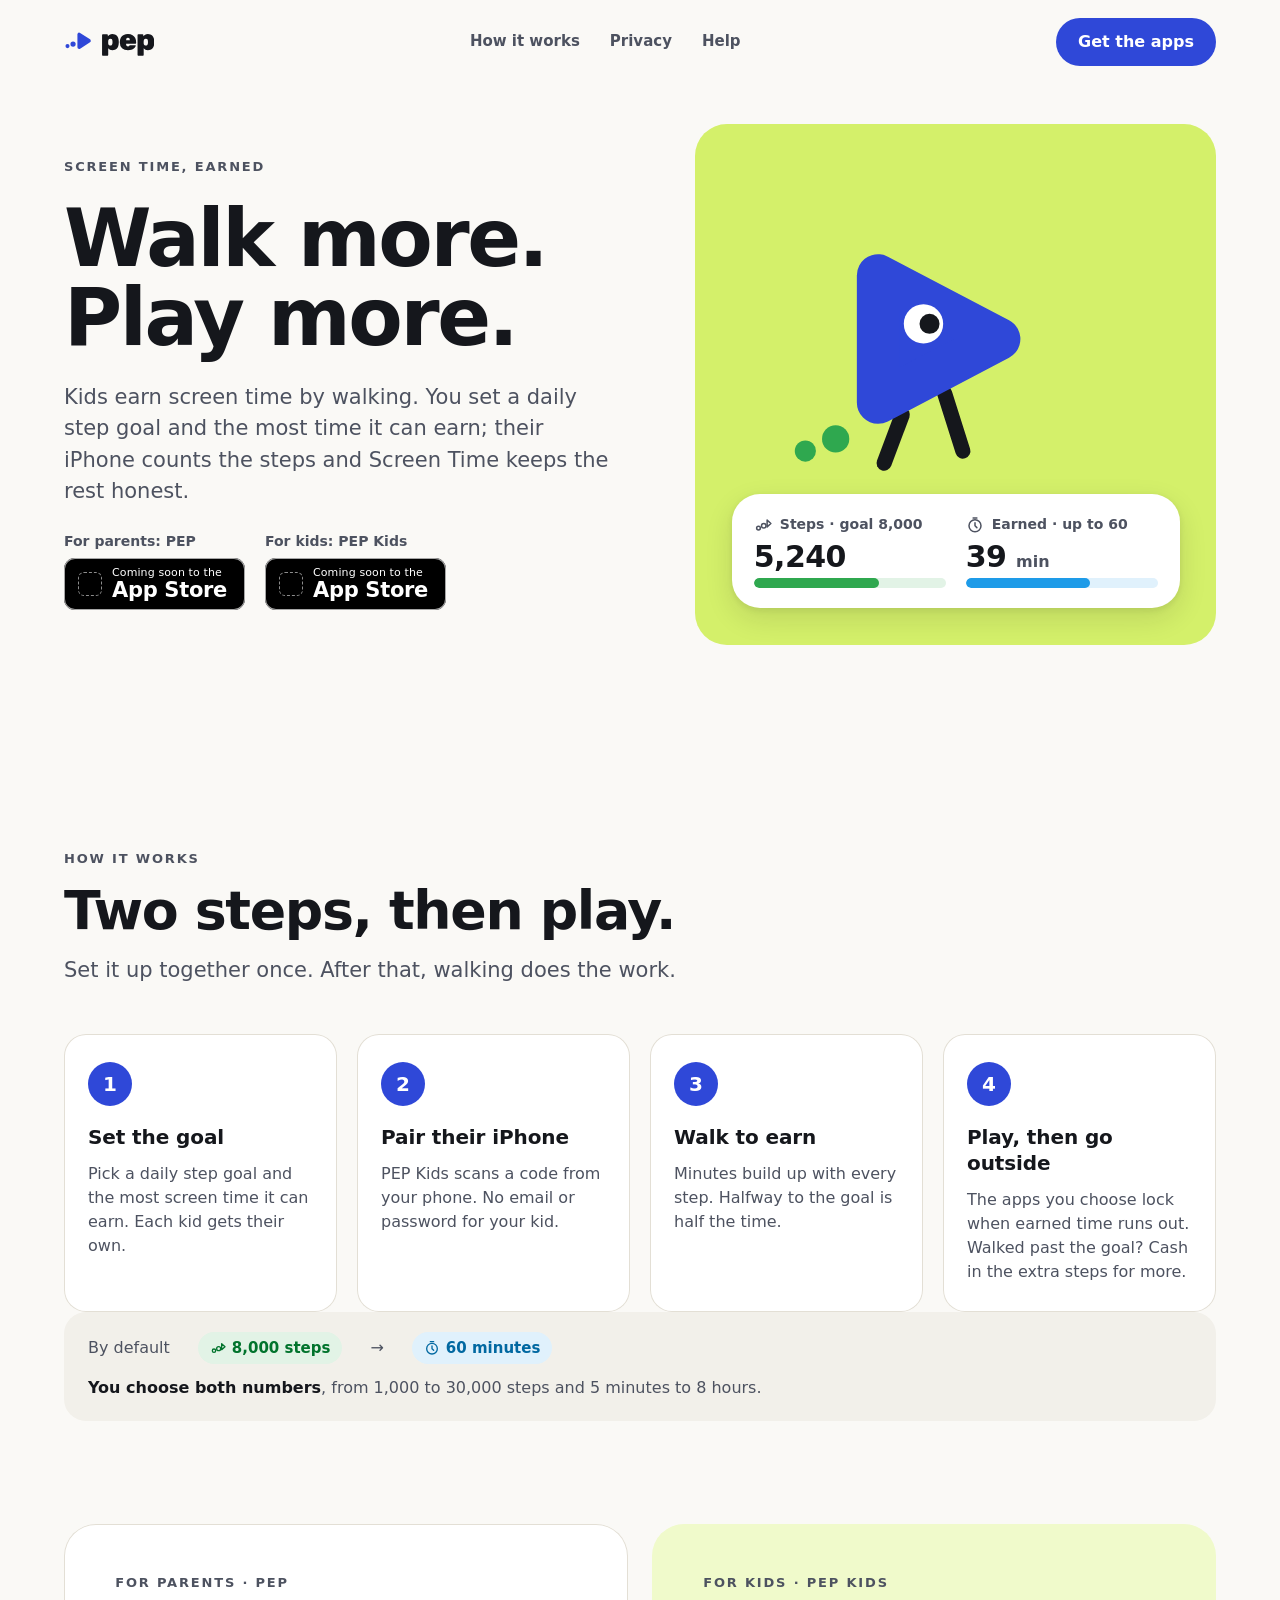
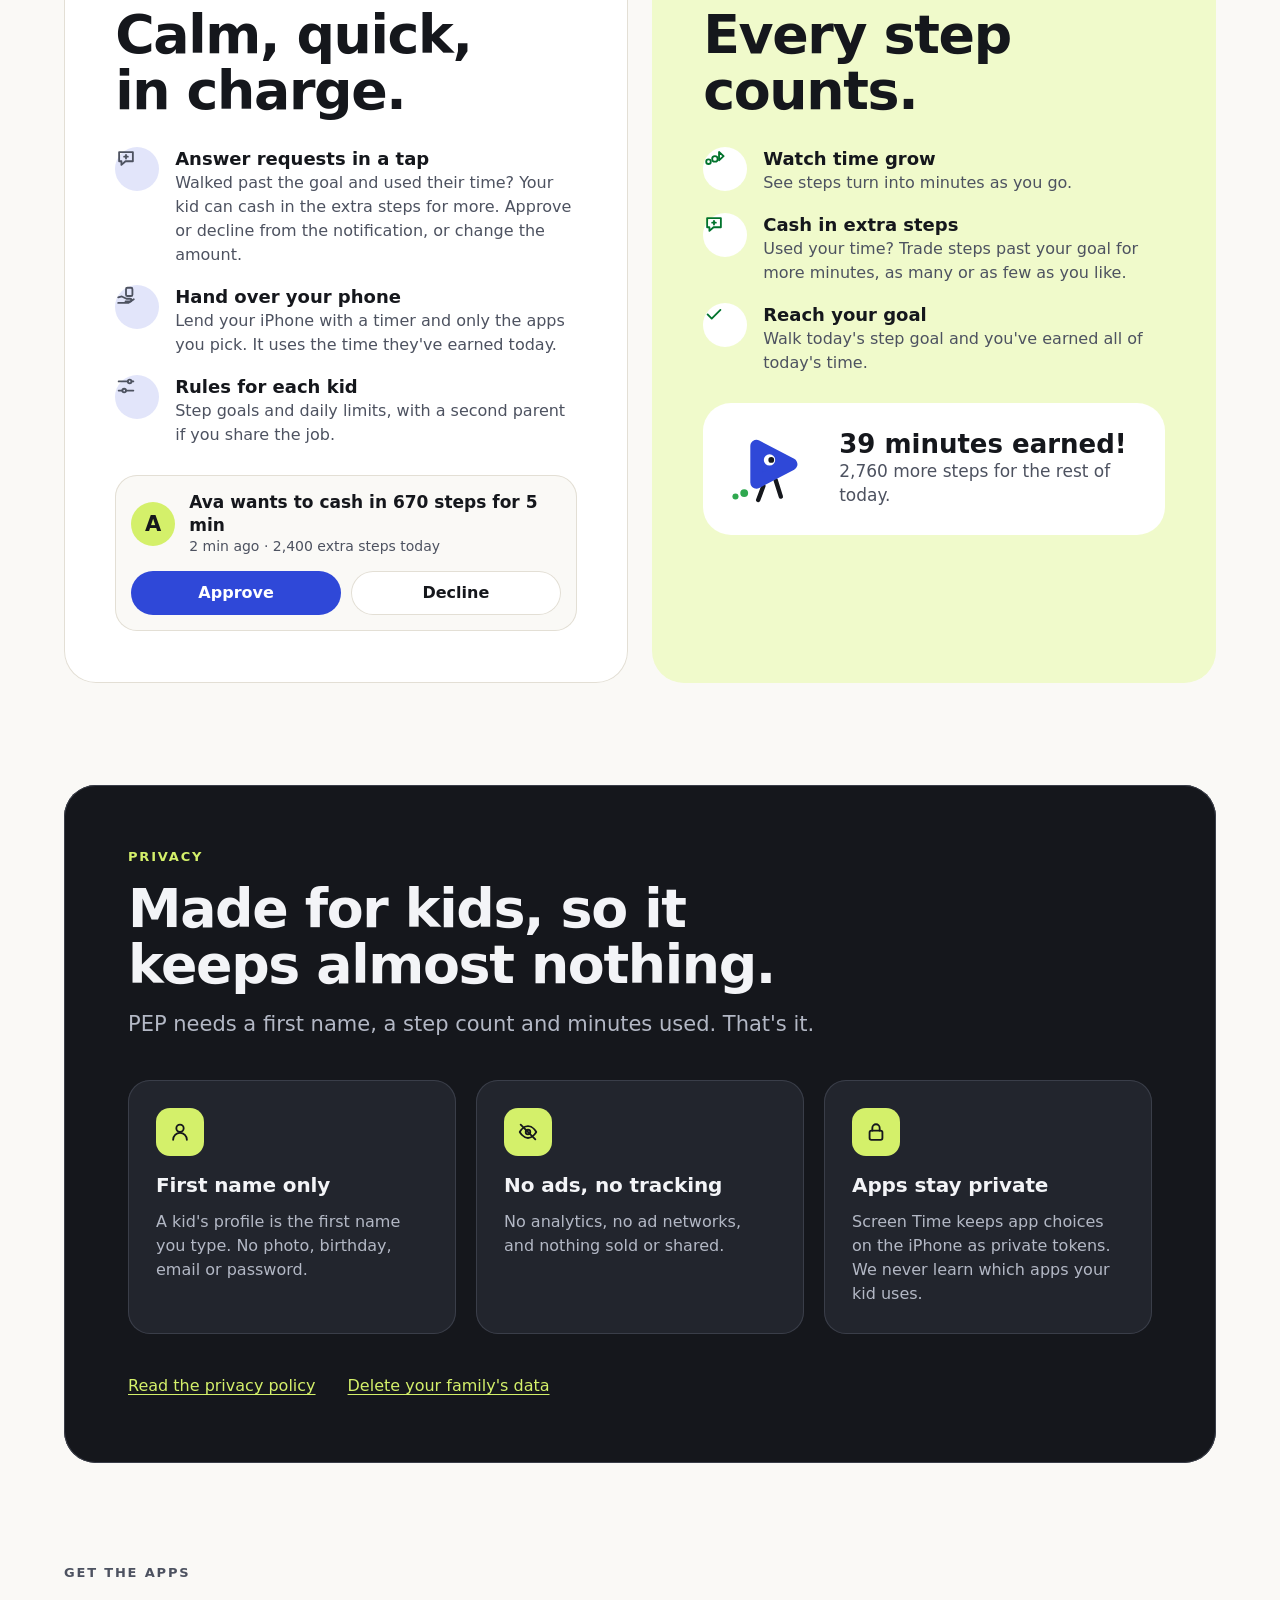
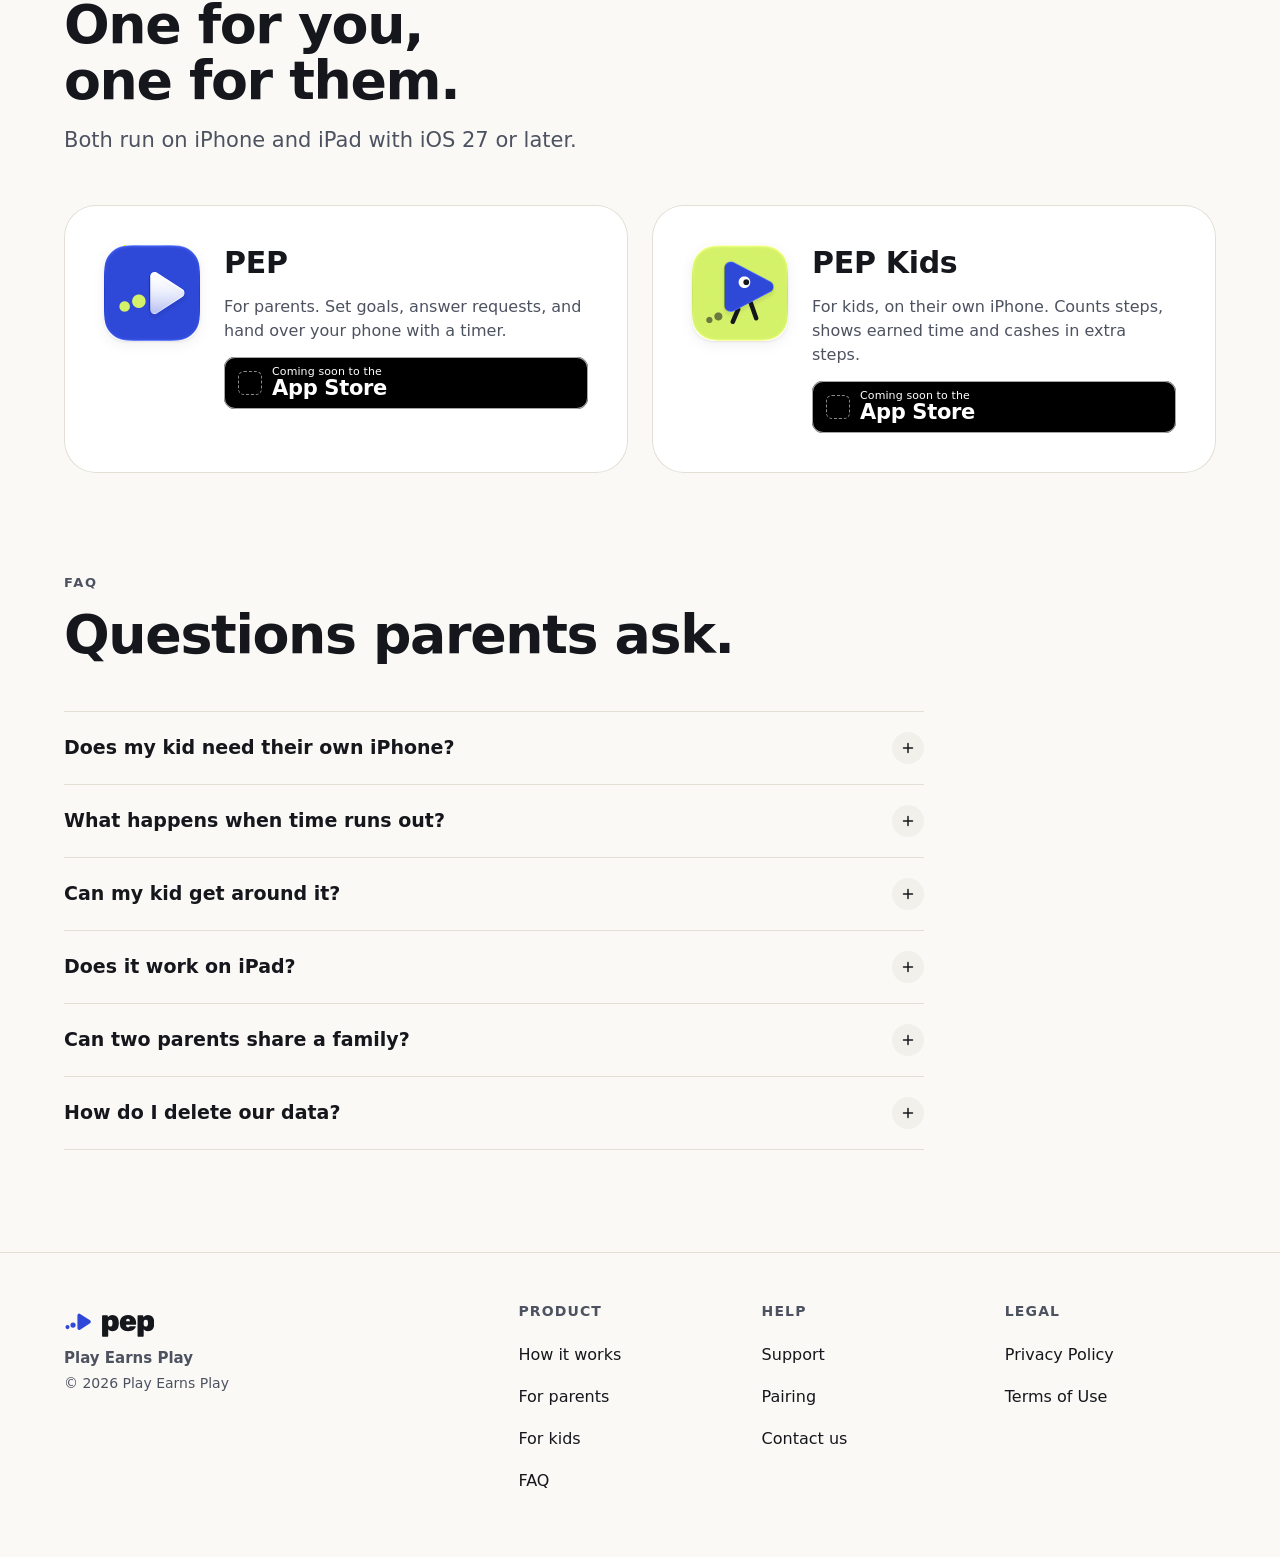
==== commit 947a4f4d: "Cash in extra steps: home, support and privacy pages Kids no longer ask for more time. Once they've " ====
--- a/index.html
+++ b/index.html
@@ -56,7 +56,7 @@
     <li><span class="how-n">1</span><h3 class="t2">Set the goal</h3><p>Pick a daily step goal and the most screen time it can earn. Each kid gets their own.</p></li>
     <li><span class="how-n">2</span><h3 class="t2">Pair their iPhone</h3><p>PEP Kids scans a code from your phone. No email or password for your kid.</p></li>
     <li><span class="how-n">3</span><h3 class="t2">Walk to earn</h3><p>Minutes build up with every step. Halfway to the goal is half the time.</p></li>
-    <li><span class="how-n">4</span><h3 class="t2">Play, then go outside</h3><p>The apps you choose lock when earned time runs out, until more walking earns more.</p></li>
+    <li><span class="how-n">4</span><h3 class="t2">Play, then go outside</h3><p>The apps you choose lock when earned time runs out. Walked past the goal? Cash in the extra steps for more.</p></li>
   </ol>
   <p class="formula">
     <span>By default</span>
@@ -74,14 +74,14 @@
         <h2 class="d2">Calm, quick, in charge.</h2>
       </div>
       <ul class="feat">
-        <li><span class="feat-i"><svg width="22" height="22" viewBox="0 0 24 24" fill="none" stroke="currentColor" stroke-width="2" stroke-linecap="round" stroke-linejoin="round" aria-hidden="true"><path d='M4.5 5.5h15v10h-8l-4.5 4v-4h-2.5z'/><path d='M12 8.5v4M10 10.5h4'/></svg></span><div><b>Answer requests in a tap</b><span>Your kid asks for 15 or 30 more minutes. Approve or decline from the notification.</span></div></li>
-        <li><span class="feat-i"><svg width="22" height="22" viewBox="0 0 24 24" fill="none" stroke="currentColor" stroke-width="2" stroke-linecap="round" stroke-linejoin="round" aria-hidden="true"><path d='M3.5 13.5l4-1 5 2.5h4a1.5 1.5 0 0 1 0 3h-5'/><path d='M3.5 19.5h11l6-4'/><rect x='12' y='3' width='7' height='9' rx='1.5'/></svg></span><div><b>Hand over your phone</b><span>Lend your iPhone with a timer and only the apps you pick. Time past what they've earned becomes steps owed.</span></div></li>
-        <li><span class="feat-i"><svg width="22" height="22" viewBox="0 0 24 24" fill="none" stroke="currentColor" stroke-width="2" stroke-linecap="round" stroke-linejoin="round" aria-hidden="true"><path d='M4 7h10M18 7h2M4 17h4M12 17h8'/><circle cx='16' cy='7' r='2'/><circle cx='10' cy='17' r='2'/></svg></span><div><b>Rules for each kid</b><span>Goals, limits and steps owed, with a second parent if you share the job.</span></div></li>
+        <li><span class="feat-i"><svg width="22" height="22" viewBox="0 0 24 24" fill="none" stroke="currentColor" stroke-width="2" stroke-linecap="round" stroke-linejoin="round" aria-hidden="true"><path d='M4.5 5.5h15v10h-8l-4.5 4v-4h-2.5z'/><path d='M12 8.5v4M10 10.5h4'/></svg></span><div><b>Answer requests in a tap</b><span>Walked past the goal and used their time? Your kid can cash in the extra steps for more. Approve or decline from the notification, or change the amount.</span></div></li>
+        <li><span class="feat-i"><svg width="22" height="22" viewBox="0 0 24 24" fill="none" stroke="currentColor" stroke-width="2" stroke-linecap="round" stroke-linejoin="round" aria-hidden="true"><path d='M3.5 13.5l4-1 5 2.5h4a1.5 1.5 0 0 1 0 3h-5'/><path d='M3.5 19.5h11l6-4'/><rect x='12' y='3' width='7' height='9' rx='1.5'/></svg></span><div><b>Hand over your phone</b><span>Lend your iPhone with a timer and only the apps you pick. It uses the time they've earned today.</span></div></li>
+        <li><span class="feat-i"><svg width="22" height="22" viewBox="0 0 24 24" fill="none" stroke="currentColor" stroke-width="2" stroke-linecap="round" stroke-linejoin="round" aria-hidden="true"><path d='M4 7h10M18 7h2M4 17h4M12 17h8'/><circle cx='16' cy='7' r='2'/><circle cx='10' cy='17' r='2'/></svg></span><div><b>Rules for each kid</b><span>Step goals and daily limits, with a second parent if you share the job.</span></div></li>
       </ul>
       <div class="mock" aria-hidden="true">
         <div class="mock-row">
           <span class="ava" style="background: var(--pep-lime)">A</span>
-          <span class="mock-t"><b>Ava asked for 15 minutes</b><span>2 min ago · 21 minutes left today</span></span>
+          <span class="mock-t"><b>Ava wants to cash in 670 steps for 5 min</b><span>2 min ago · 2,400 extra steps today</span></span>
         </div>
         <div class="mock-acts"><span class="mock-btn">Approve</span><span class="mock-btn quiet">Decline</span></div>
       </div>
@@ -93,8 +93,8 @@
       </div>
       <ul class="feat">
         <li><span class="feat-i"><svg width="22" height="22" viewBox="0 0 24 24" fill="none" stroke="currentColor" stroke-width="2" stroke-linecap="round" stroke-linejoin="round" aria-hidden="true"><circle cx='6' cy='16' r='2.5'/><circle cx='13' cy='13' r='3'/><path d='M17.5 5.5v9l5-4.5z'/></svg></span><div><b>Watch time grow</b><span>See steps turn into minutes as you go.</span></div></li>
-        <li><span class="feat-i"><svg width="22" height="22" viewBox="0 0 24 24" fill="none" stroke="currentColor" stroke-width="2" stroke-linecap="round" stroke-linejoin="round" aria-hidden="true"><path d='M4.5 5.5h15v10h-8l-4.5 4v-4h-2.5z'/><path d='M12 8.5v4M10 10.5h4'/></svg></span><div><b>Ask for more</b><span>Send a grown-up a request when you need a few more minutes.</span></div></li>
-        <li><span class="feat-i"><svg width="22" height="22" viewBox="0 0 24 24" fill="none" stroke="currentColor" stroke-width="2" stroke-linecap="round" stroke-linejoin="round" aria-hidden="true"><path d='M5 12.5l4.5 4.5L19 7.5'/></svg></span><div><b>Walk it back</b><span>Played extra on a grown-up's phone? Those minutes become steps you owe, and walking pays them off.</span></div></li>
+        <li><span class="feat-i"><svg width="22" height="22" viewBox="0 0 24 24" fill="none" stroke="currentColor" stroke-width="2" stroke-linecap="round" stroke-linejoin="round" aria-hidden="true"><path d='M4.5 5.5h15v10h-8l-4.5 4v-4h-2.5z'/><path d='M12 8.5v4M10 10.5h4'/></svg></span><div><b>Cash in extra steps</b><span>Used your time? Trade steps past your goal for more minutes, as many or as few as you like.</span></div></li>
+        <li><span class="feat-i"><svg width="22" height="22" viewBox="0 0 24 24" fill="none" stroke="currentColor" stroke-width="2" stroke-linecap="round" stroke-linejoin="round" aria-hidden="true"><path d='M5 12.5l4.5 4.5L19 7.5'/></svg></span><div><b>Reach your goal</b><span>Walk today's step goal and you've earned all of today's time.</span></div></li>
       </ul>
       <div class="kidcard" aria-hidden="true">
         <svg class="pip-s" viewBox="0 0 110 100" aria-hidden="true"><circle cx="12" cy="82" r="3.5" fill="var(--pep-steps)"/><circle cx="22" cy="78" r="4.5" fill="var(--pep-steps)"/><g stroke="var(--pep-pip-legs)" stroke-width="5" stroke-linecap="round"><line x1="44" y1="70" x2="38" y2="86"/><line x1="58" y1="63" x2="64" y2="82"/></g><path d="M36 24 L36 66 L76 45 Z" fill="var(--pep-pip)" stroke="var(--pep-pip)" stroke-width="14" stroke-linejoin="round"/><circle cx="51" cy="40" r="6.5" fill="var(--pep-pip-eye)"/><circle cx="53" cy="40" r="3.3" fill="var(--pep-pip-pupil)"/></svg>
@@ -137,7 +137,7 @@
       <img class="appicon" src="/Images/pepkids.png" srcset="/Images/pepkids@2x.png 2x" width="96" height="96" alt="">
       <div class="appcard-body">
         <h3 class="t1">PEP Kids</h3>
-        <p class="body-2">For kids, on their own iPhone. Counts steps, shows earned time and asks for more.</p>
+        <p class="body-2">For kids, on their own iPhone. Counts steps, shows earned time and cashes in extra steps.</p>
         <span class="badge" aria-label="PEP Kids, coming soon to the App Store"><span class="badge-glyph" aria-hidden="true"></span><span class="badge-txt"><small>Coming soon to the</small><b>App Store</b></span></span>
       </div>
     </article>
@@ -150,7 +150,7 @@
   </div>
   <div class="faq">
 <details><summary>Does my kid need their own iPhone?<span class="plus"><svg width="18" height="18" viewBox="0 0 24 24" fill="none" stroke="currentColor" stroke-width="2" stroke-linecap="round" stroke-linejoin="round" aria-hidden="true"><path d='M12 6v12M6 12h12'/></svg></span></summary><div class="ans"><p>PEP Kids runs on your kid's iPhone, where it counts steps and limits apps through Screen Time. No phone of their own? Hand over yours from PEP, with a timer and only the apps you choose.</p></div></details>
-<details><summary>What happens when time runs out?<span class="plus"><svg width="18" height="18" viewBox="0 0 24 24" fill="none" stroke="currentColor" stroke-width="2" stroke-linecap="round" stroke-linejoin="round" aria-hidden="true"><path d='M12 6v12M6 12h12'/></svg></span></summary><div class="ans"><p>The apps you chose show a screen saying time's up. Your kid can ask for 15 or 30 more minutes, and you approve or decline from your phone.</p><p>Approved minutes are added to today's time straight away.</p></div></details>
+<details><summary>What happens when time runs out?<span class="plus"><svg width="18" height="18" viewBox="0 0 24 24" fill="none" stroke="currentColor" stroke-width="2" stroke-linecap="round" stroke-linejoin="round" aria-hidden="true"><path d='M12 6v12M6 12h12'/></svg></span></summary><div class="ans"><p>The apps you chose show a screen saying time's up. If your kid walked past their step goal, they can cash in those extra steps for more minutes, and you approve, decline or change the amount from your phone.</p><p>Approved minutes are added to today's time straight away. Extra steps that aren't cashed in expire at midnight.</p></div></details>
 <details><summary>Can my kid get around it?<span class="plus"><svg width="18" height="18" viewBox="0 0 24 24" fill="none" stroke="currentColor" stroke-width="2" stroke-linecap="round" stroke-linejoin="round" aria-hidden="true"><path d='M12 6v12M6 12h12'/></svg></span></summary><div class="ans"><p>Limits are enforced by Apple's Screen Time, and changing PEP's settings on your kid's phone needs your grown-up PIN.</p></div></details>
 <details><summary>Does it work on iPad?<span class="plus"><svg width="18" height="18" viewBox="0 0 24 24" fill="none" stroke="currentColor" stroke-width="2" stroke-linecap="round" stroke-linejoin="round" aria-hidden="true"><path d='M12 6v12M6 12h12'/></svg></span></summary><div class="ans"><p>Yes, both apps run on iPad. An iPad can't count steps itself, so PEP Kids on iPad only knows the steps Health has from another device.</p></div></details>
 <details><summary>Can two parents share a family?<span class="plus"><svg width="18" height="18" viewBox="0 0 24 24" fill="none" stroke="currentColor" stroke-width="2" stroke-linecap="round" stroke-linejoin="round" aria-hidden="true"><path d='M12 6v12M6 12h12'/></svg></span></summary><div class="ans"><p>Yes. In PEP, open Settings and invite another parent. They get a link to join, and you both see every kid and answer requests.</p></div></details>
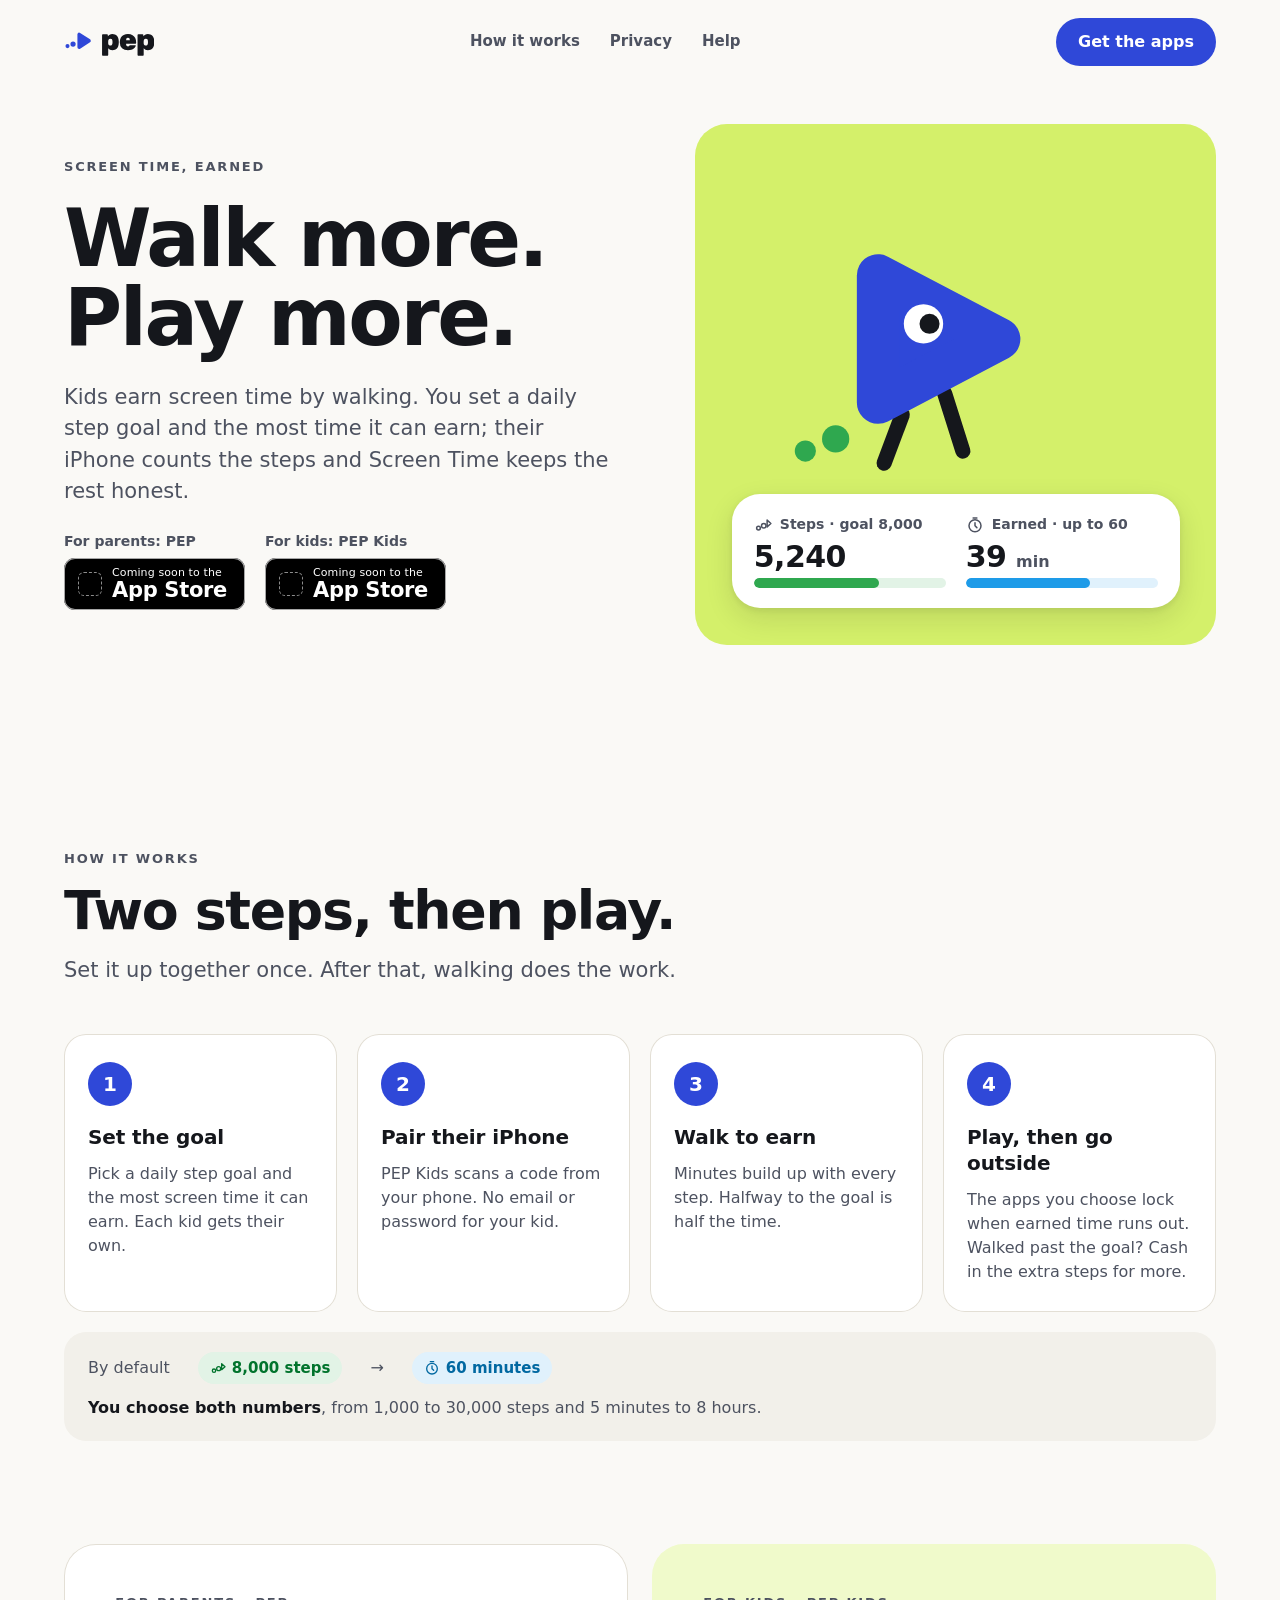
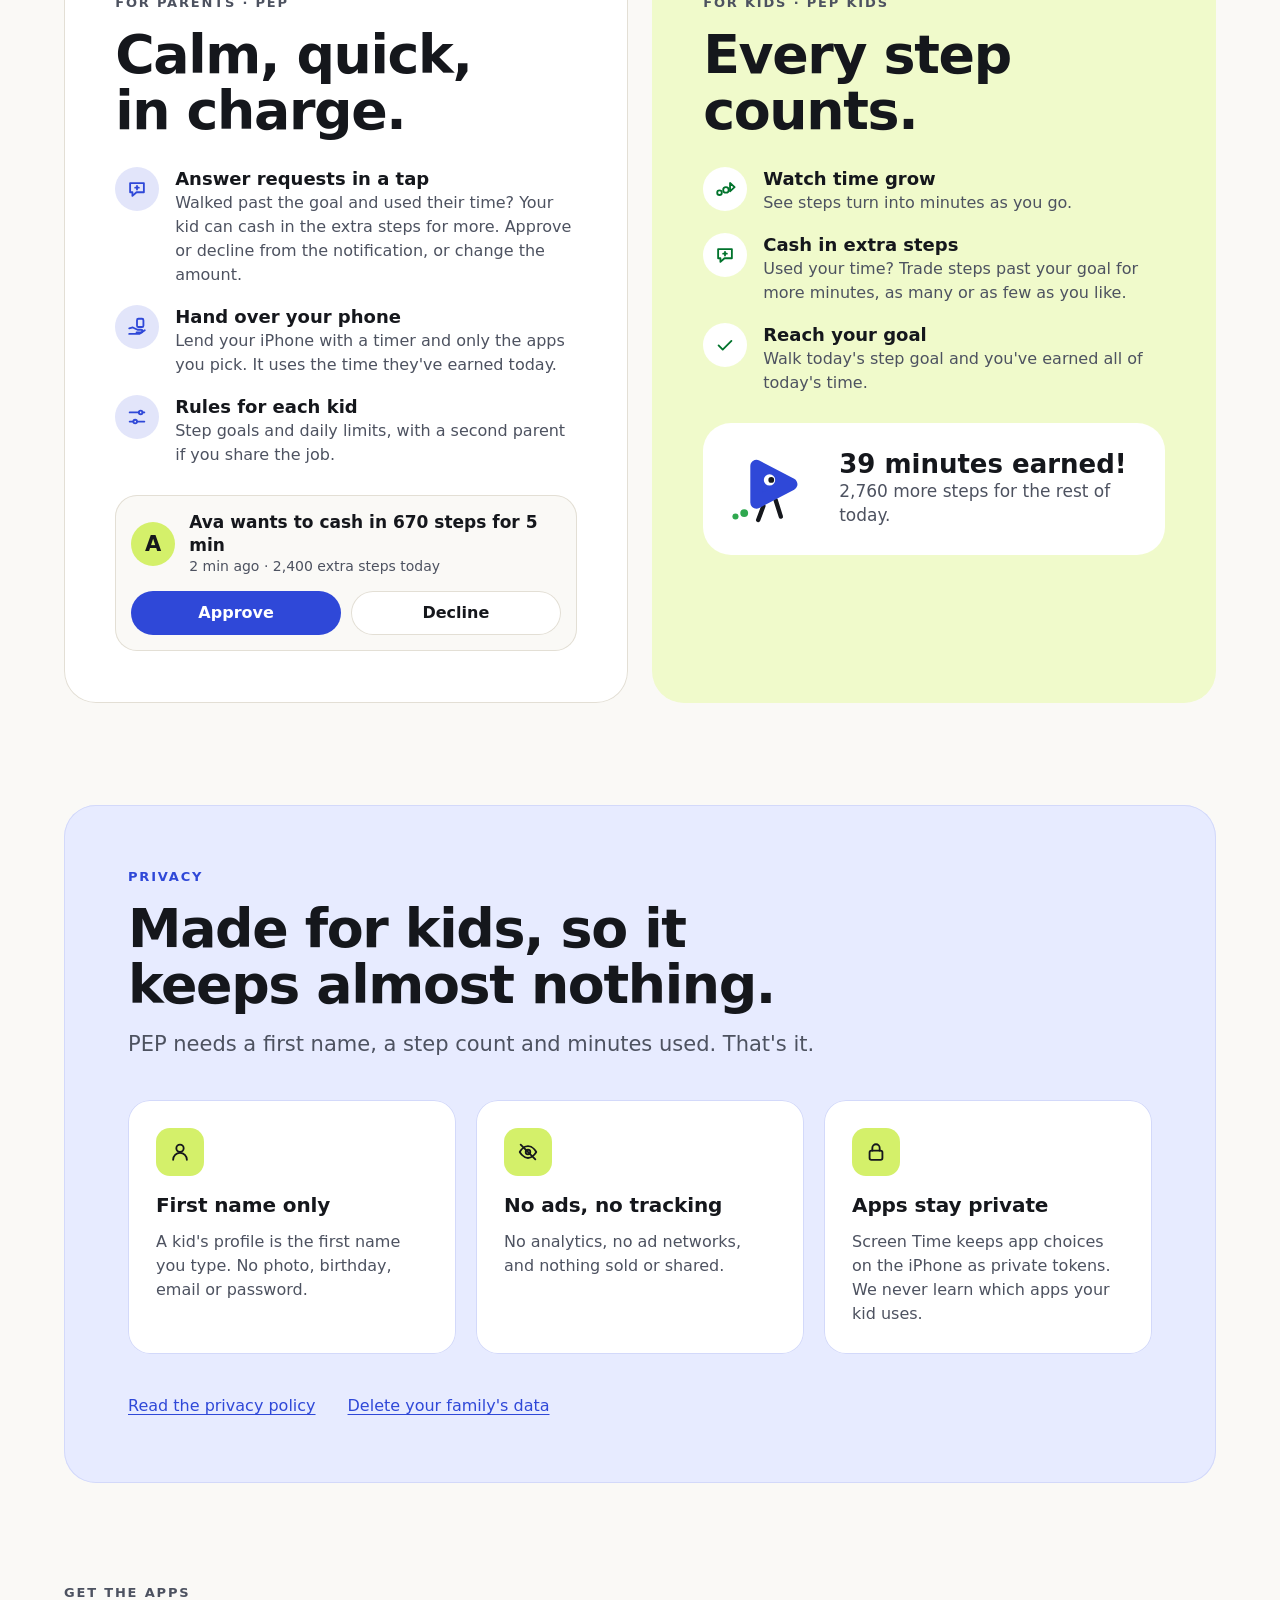
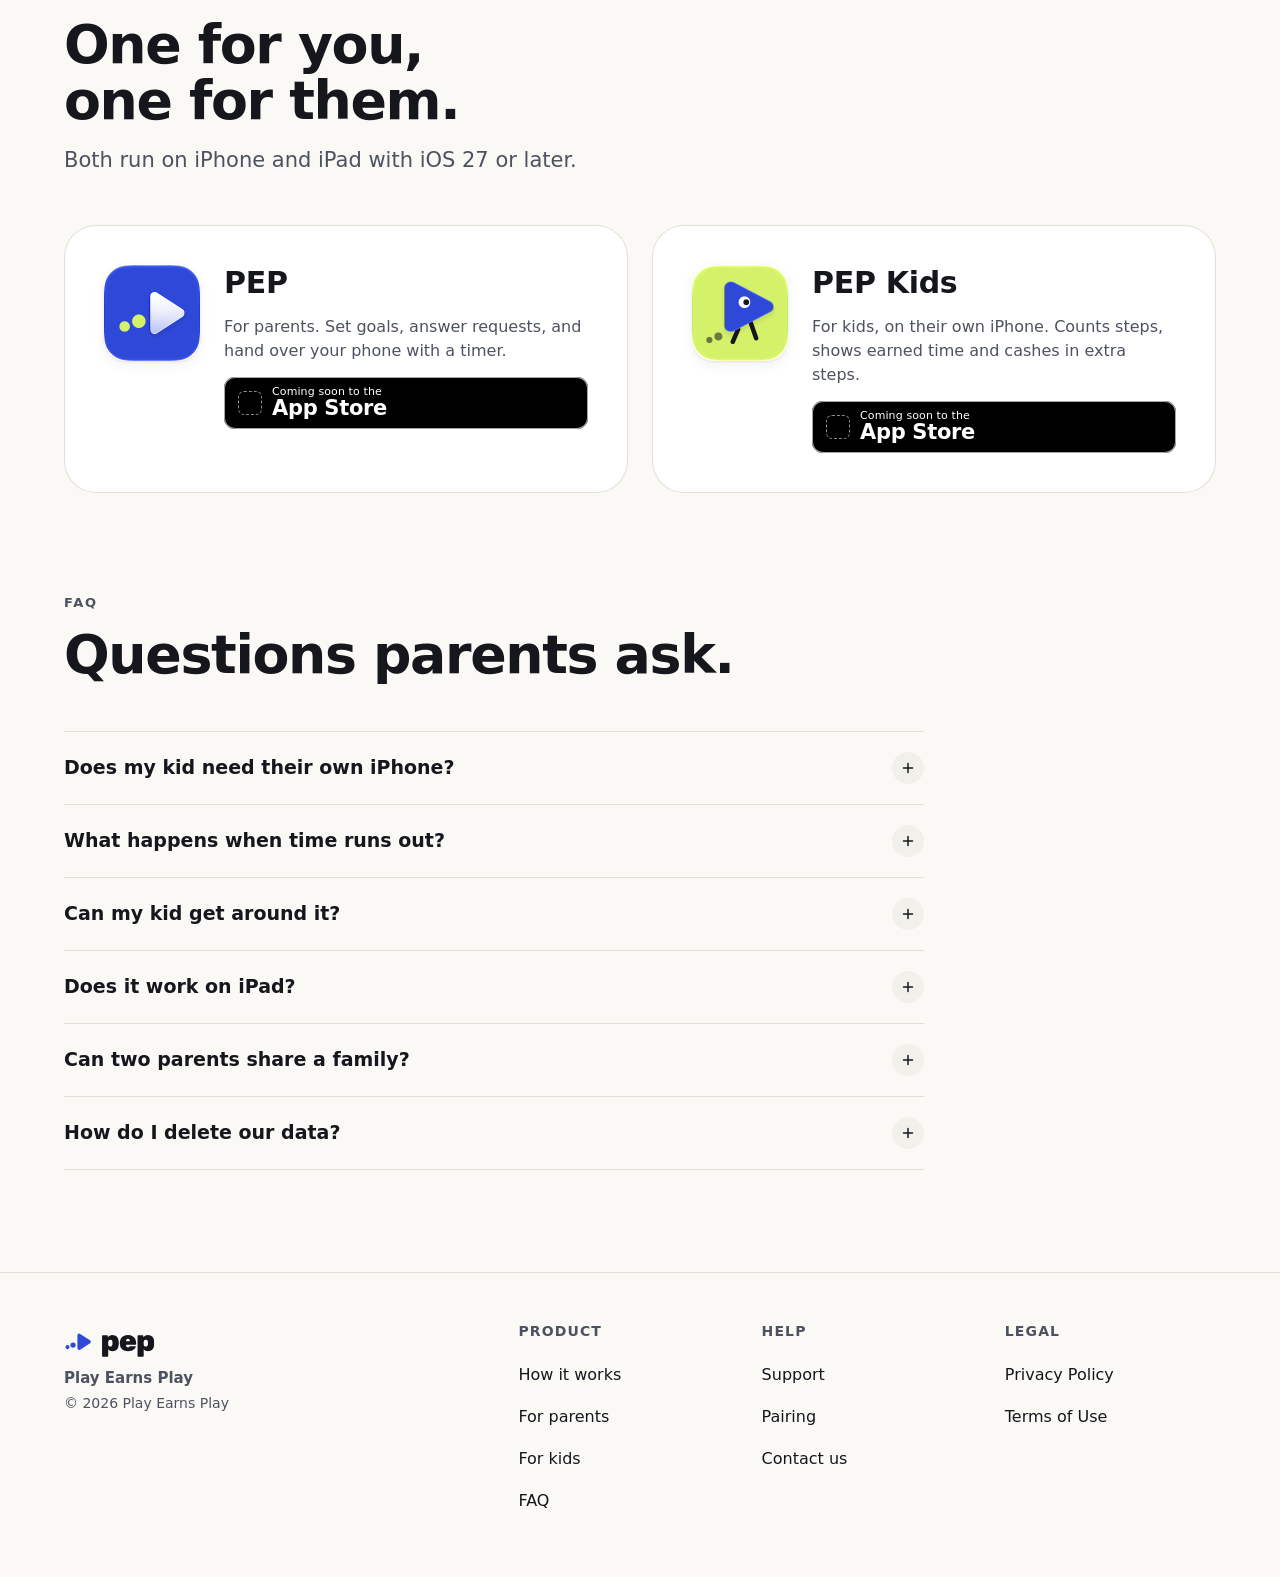
==== commit 6e1b60ba: "Keep the site light, privacy band included The site stays light even when a visitor's device is in d" ====
--- a/index.html
+++ b/index.html
@@ -6,14 +6,14 @@
 <meta property="og:title" content="PEP: Walk more. Play more.">
 <meta property="og:description" content="Kids earn screen time by walking. Parents set the goal; the kid's iPhone counts the steps and Screen Time does the rest.">
 <meta property="og:image" content="https://playearnsplay.com/Images/pep@2x.png">
-<meta name="theme-color" content="#FAF9F6" media="(prefers-color-scheme: light)">
-<meta name="theme-color" content="#0C0E13" media="(prefers-color-scheme: dark)">
+<meta name="theme-color" content="#FAF9F6">
+<meta name="color-scheme" content="light">
 <link rel="icon" href="/favicon.svg" type="image/svg+xml">
 <link rel="apple-touch-icon" href="/apple-touch-icon.png">
 <link rel="stylesheet" href="/css/pep.css">
 <link rel="stylesheet" href="/css/site.css">
 </head>
-<body class="site">
+<body class="site" data-theme="light">
 <header class="wrap hdr">
   <a class="brand" href="/" aria-label="PEP home"><svg class="mark" width="28" height="28" viewBox="0 0 48 48" aria-hidden="true"><circle cx="6" cy="31" r="3.5" fill="var(--pep-mark-steps)"/><circle cx="15.5" cy="27.5" r="4.5" fill="var(--pep-mark-steps)"/><path d="M26 11 L26 33 L43 22 Z" fill="var(--pep-brand)" stroke="var(--pep-brand)" stroke-width="6" stroke-linejoin="round"/></svg><svg class="wm-svg" aria-hidden="true" xmlns="http://www.w3.org/2000/svg" viewBox="49.9 -532 1747.1 724"><path fill="currentColor" d="M78 190Q67.2 190 59.6 182.4Q51.9 174.8 51.9 163.9L51.9 -493.9Q51.9 -504.8 59.6 -512.4Q67.2 -520 78 -520L219.3 -520Q230.1 -520 237.8 -512.4Q245.4 -504.8 245.4 -493.9L245.4 -460.8Q268.8 -490.7 306 -510.3Q343.2 -530 397.1 -530Q443.9 -530 481.5 -516Q519.1 -502 546.9 -473.3Q574.8 -444.6 590.8 -400.9Q606.9 -357.3 609.5 -297.9Q610.5 -277.2 610.5 -260Q610.5 -242.8 609.5 -221.3Q607.7 -165.1 591.6 -121.9Q575.6 -78.7 547.7 -49.6Q519.9 -20.4 481.9 -5.2Q443.9 10 397.1 10Q351.4 10 316.2 -5.7Q280.9 -21.4 257.6 -53.6L257.6 163.9Q257.6 174.8 249.9 182.4Q242.3 190 231.5 190ZM328.6 -146.3Q355.1 -146.3 369.6 -156.9Q384.1 -167.4 390.5 -185.9Q397 -204.3 399 -227.9Q401.6 -260 399 -292.1Q397 -315.7 390.5 -334.1Q384.1 -352.6 369.6 -363.1Q355.1 -373.7 328.6 -373.7Q303.2 -373.7 287.8 -362.9Q272.2 -352.2 265.5 -334Q258.8 -315.9 257.6 -293.6Q256.6 -272.9 256.6 -256.6Q256.6 -240.3 257.6 -218.8Q258.6 -198.3 266.3 -182.1Q274.1 -165.8 289.2 -156.1Q304.4 -146.3 328.6 -146.3ZM917.5 10Q792.9 10 719.2 -54.3Q645.6 -118.6 644.1 -251.7Q643.9 -256.1 643.9 -262.4Q643.9 -268.8 644.1 -272.4Q646.6 -355 680.5 -412.7Q714.4 -470.4 774.9 -500.2Q835.4 -530 916.7 -530Q1009.4 -530 1069.8 -493.7Q1130.2 -457.4 1159.9 -396.6Q1189.7 -335.8 1189.7 -260.6L1189.7 -233.4Q1189.7 -222.6 1182 -215Q1174.2 -207.4 1163.4 -207.4L854.6 -207.4Q854.6 -206.6 854.6 -205Q854.6 -203.4 854.6 -201.4Q854.9 -176.8 861.3 -158.2Q867.8 -139.6 881.6 -129.2Q895.5 -118.7 915.9 -118.7Q928.8 -118.7 937.8 -122.8Q946.8 -126.8 953.7 -133.4Q960.5 -139.9 965.5 -145.5Q974.5 -155.2 980.3 -157.8Q986.1 -160.2 997.9 -160.2L1154.5 -160.2Q1164.3 -160.2 1170.8 -154.3Q1177.3 -148.4 1176.3 -138.6Q1175.3 -120.6 1159.2 -95.2Q1143.1 -69.8 1111.3 -45.8Q1079.5 -21.7 1030.9 -5.8Q982.4 10 917.5 10ZM854.6 -319.4L979.2 -319.4L979.2 -321Q979.2 -348.2 972 -367.1Q964.8 -386 950.7 -395.7Q936.6 -405.4 916.7 -405.4Q896.8 -405.4 882.8 -395.7Q868.8 -386 861.7 -367.1Q854.6 -348.2 854.6 -321ZM1262.6 190Q1251.8 190 1244.1 182.4Q1236.5 174.8 1236.5 163.9L1236.5 -493.9Q1236.5 -504.8 1244.1 -512.4Q1251.8 -520 1262.6 -520L1403.9 -520Q1414.7 -520 1422.3 -512.4Q1429.9 -504.8 1429.9 -493.9L1429.9 -460.8Q1453.3 -490.7 1490.6 -510.3Q1527.8 -530 1581.7 -530Q1628.5 -530 1666.1 -516Q1703.6 -502 1731.5 -473.3Q1759.3 -444.6 1775.4 -400.9Q1791.4 -357.3 1794.1 -297.9Q1795.1 -277.2 1795.1 -260Q1795.1 -242.8 1794.1 -221.3Q1792.2 -165.1 1776.2 -121.9Q1760.1 -78.7 1732.3 -49.6Q1704.4 -20.4 1666.5 -5.2Q1628.5 10 1581.7 10Q1535.9 10 1500.7 -5.7Q1465.5 -21.4 1442.1 -53.6L1442.1 163.9Q1442.1 174.8 1434.5 182.4Q1426.9 190 1416.1 190ZM1513.1 -146.3Q1539.6 -146.3 1554.1 -156.9Q1568.6 -167.4 1575.1 -185.9Q1581.6 -204.3 1583.6 -227.9Q1586.2 -260 1583.6 -292.1Q1581.6 -315.7 1575.1 -334.1Q1568.6 -352.6 1554.1 -363.1Q1539.6 -373.7 1513.1 -373.7Q1487.8 -373.7 1472.3 -362.9Q1456.8 -352.2 1450.1 -334Q1443.3 -315.9 1442.1 -293.6Q1441.1 -272.9 1441.1 -256.6Q1441.1 -240.3 1442.1 -218.8Q1443.1 -198.3 1450.9 -182.1Q1458.6 -165.8 1473.8 -156.1Q1489 -146.3 1513.1 -146.3Z"/></svg></a>
   <nav class="nav" aria-label="Main"><a href="/#how">How it works</a><a href="/privacy">Privacy</a><a href="/support">Help</a></nav>
--- a/css/pep.css
+++ b/css/pep.css
@@ -196,7 +196,8 @@
 .site a:hover { color: var(--pep-brand-pressed); }
 .site[data-theme="dark"] a:hover { color: #99B4FE; }
 .site :focus-visible { outline: 3px solid var(--pep-brand); outline-offset: 3px; border-radius: 8px; }
-.site h1, .site h2, .site h3, .site h4, .site p, .site ul, .site ol, .site figure { margin: 0; }
+/* Zero specificity, so a class's own margin (.topics, .formula) still applies. */
+:where(.site) :where(h1, h2, h3, h4, p, ul, ol, figure) { margin: 0; }
 .site img, .site svg { display: block; max-width: 100%; }
 .site .vh { position: absolute; width: 1px; height: 1px; overflow: hidden; clip: rect(0 0 0 0); white-space: nowrap; }
 
@@ -251,6 +252,8 @@
 .hero-copy { display: flex; flex-direction: column; gap: 24px; }
 .hero-art { position: relative; background: var(--pep-lime); border-radius: var(--pep-radius-panel); aspect-ratio: 1 / 1; overflow: hidden; display: flex; align-items: center; justify-content: center; }
 .hero-art .pip { width: 64%; height: auto; transform: translate(-6%, -10%); }
+/* Dark mode's lime legs would vanish on the lime panel. */
+.hero-art { --pep-pip-legs: #15171C; }
 .hero-card { position: absolute; left: 7%; right: 7%; bottom: 7%; background: var(--pep-surface); color: var(--pep-text); border-radius: var(--pep-radius-card-kids); box-shadow: var(--pep-shadow-2); padding: 20px 22px; display: grid; grid-template-columns: repeat(2, minmax(0, 1fr)); gap: 16px 20px; }
 .stat { display: flex; flex-direction: column; gap: 6px; min-width: 0; }
 .stat-top { display: flex; align-items: center; gap: 8px; font-size: 14px; font-weight: 600; color: var(--pep-text-2); }
@@ -286,7 +289,7 @@
 .feat-i { width: 44px; height: 44px; border-radius: 50%; display: flex; align-items: center; justify-content: center; background: var(--pep-pending-tint); color: var(--pep-pending-text); }
 .aud-kids .feat-i { background: var(--pep-surface); color: var(--pep-steps-text); }
 .feat b { display: block; font-size: 18px; line-height: 1.35; }
-.feat span { display: block; font-size: 16px; line-height: 1.5; color: var(--pep-text-2); }
+.feat li > div > span { display: block; font-size: 16px; line-height: 1.5; color: var(--pep-text-2); }
 
 /* mock request row (illustration, not a control) */
 .mock { background: var(--pep-bg); border-radius: var(--pep-radius-card); padding: 16px; display: flex; flex-direction: column; gap: 14px; box-shadow: inset 0 0 0 1px var(--pep-separator); }
@@ -391,16 +394,18 @@
   .hdr .nav { order: 3; width: 100%; flex-wrap: nowrap; overflow-x: auto; margin-inline: -8px; padding-bottom: 4px; }
   .nav a { padding: 0 10px; white-space: nowrap; }
   .hdr .btn { min-height: 44px; padding: 0 16px; font-size: 15px; }
-  .hero { padding-top: 16px; gap: 32px; }
-  .hero-art { aspect-ratio: 4 / 5; }
-  .hero-art .pip { width: 62%; transform: translate(-6%, -22%); }
-  .hero-card { grid-template-columns: minmax(0, 1fr); gap: 14px; padding: 18px; }
+  .hero { padding-block: 16px 0; gap: 32px; }
+  /* Stack Pip above the card so the card never covers him. */
+  .hero-art { aspect-ratio: auto; flex-direction: column; gap: 20px; padding: 32px 6% 6%; }
+  .hero-art .pip { width: 52%; transform: translateX(-4%); }
+  .hero-card { position: static; align-self: stretch; grid-template-columns: minmax(0, 1fr); gap: 14px; padding: 18px; }
   .badges { flex-direction: column; }
   .how { grid-template-columns: minmax(0, 1fr); }
   .pgrid { grid-template-columns: minmax(0, 1fr); }
   .apps { grid-template-columns: minmax(0, 1fr); }
   .appcard { flex-direction: column; }
   .kidcard { grid-template-columns: minmax(0, 1fr); justify-items: start; }
+  .kidcard b { font-size: 24px; }
   .faq summary { font-size: 18px; }
   .faq .ans { padding-right: 0; }
   .ftr { grid-template-columns: minmax(0, 1fr); gap: 24px; }
--- a/css/site.css
+++ b/css/site.css
@@ -1,12 +1,24 @@
 /* Additions to pep.css for the built site. Keep pep.css as the designer
    returned it (batch 6), so a new export can replace it wholesale. */
 
-/* The mark's footsteps: cobalt on paper, lime in dark (Brand-Mark board). */
+/* PEP is for kids, so the site stays light even when the visitor's device
+   is in dark mode: Theme.swift sets data-theme="light", which opts out of
+   pep.css's dark tokens. (The apps still follow the system.) */
+
+/* The mark's footsteps: cobalt on paper (Brand-Mark board). */
 .site { --pep-mark-steps: var(--pep-brand); }
-.site[data-theme="dark"] { --pep-mark-steps: var(--pep-lime); }
-@media (prefers-color-scheme: dark) {
-  .site:not([data-theme="light"]) { --pep-mark-steps: var(--pep-lime); }
+
+/* The privacy band on a soft cobalt tint with white cards, in place of the
+   designer's ink band. The icon tiles stay lime. */
+.site {
+  --pep-band: #E7EBFF;
+  --pep-band-card: #FFFFFF;
+  --pep-band-line: #D3D9FA;
+  --pep-on-band: var(--pep-text);
+  --pep-on-band-2: var(--pep-text-2);
+  --pep-band-accent: var(--pep-brand);
 }
+.pgrid .pi { background: var(--pep-lime); }
 
 html, body.site { margin: 0; min-height: 100%; }
 .site [hidden] { display: none !important; }
